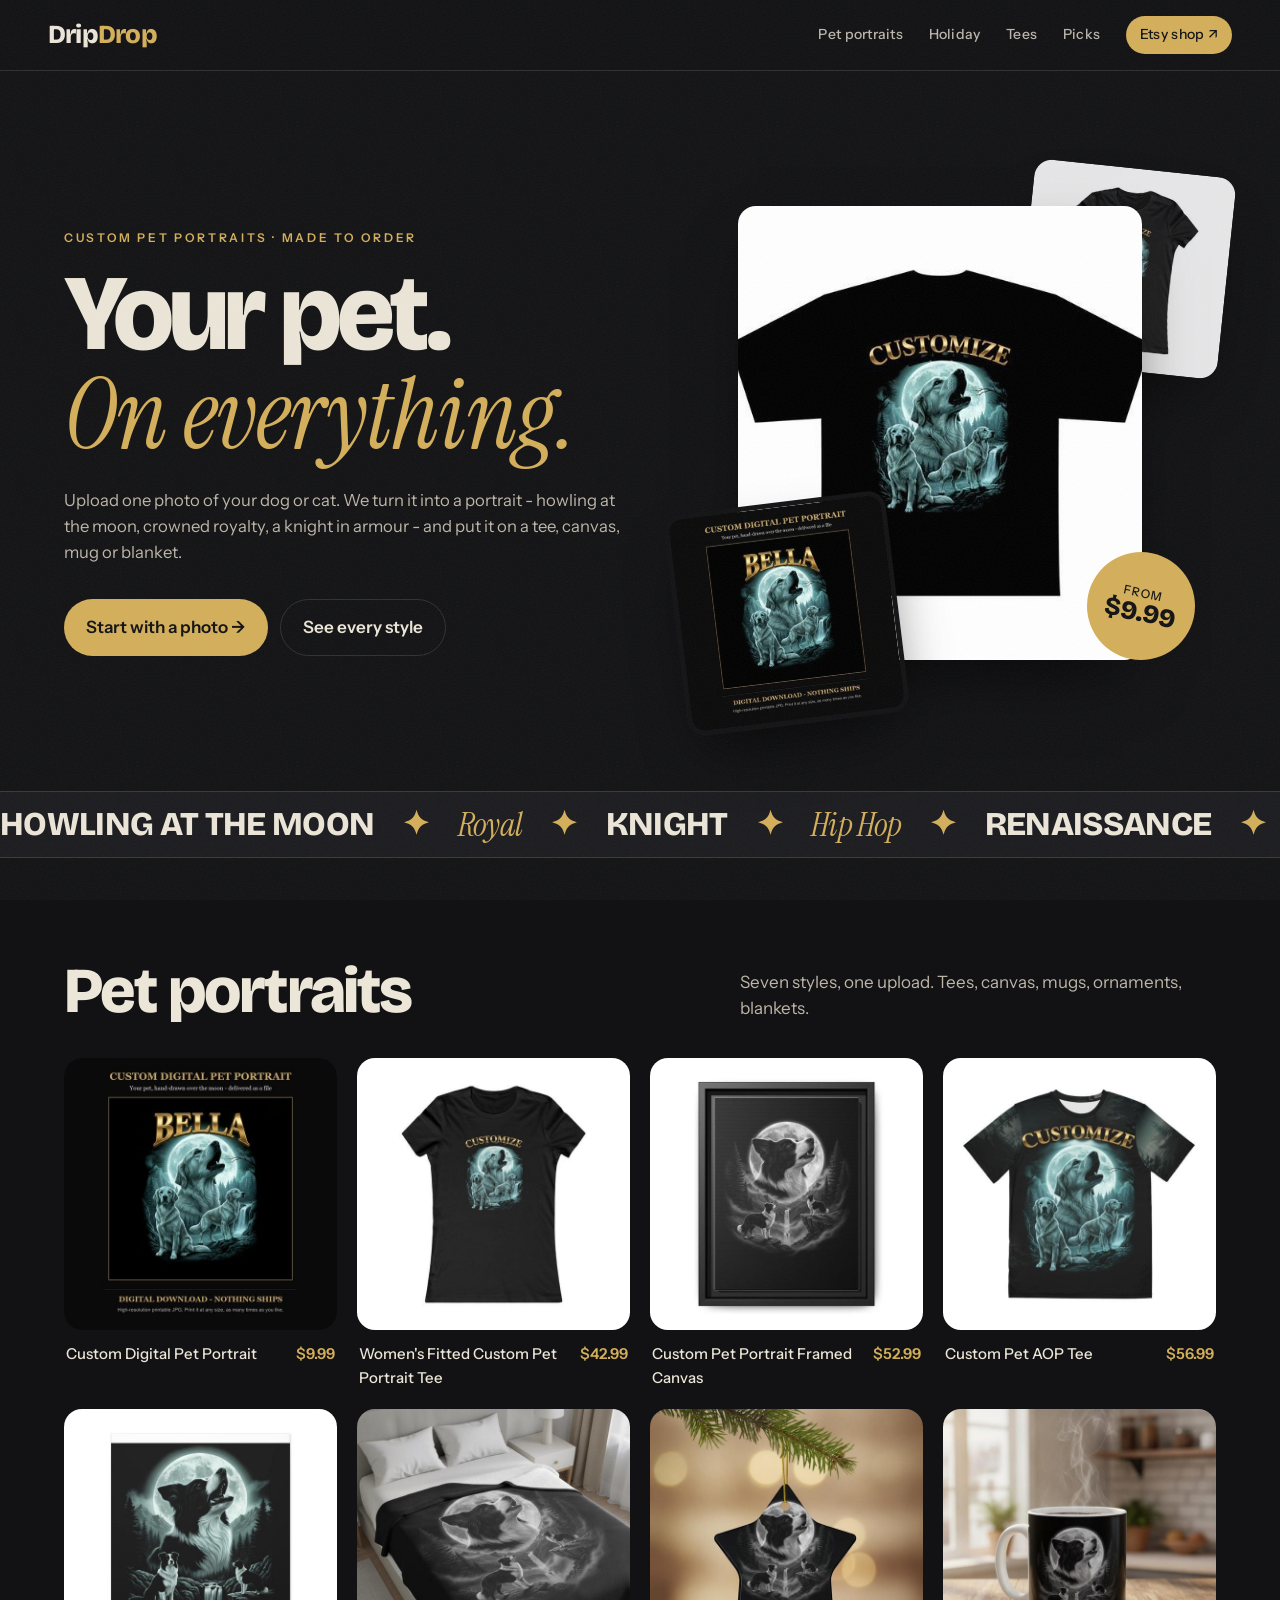
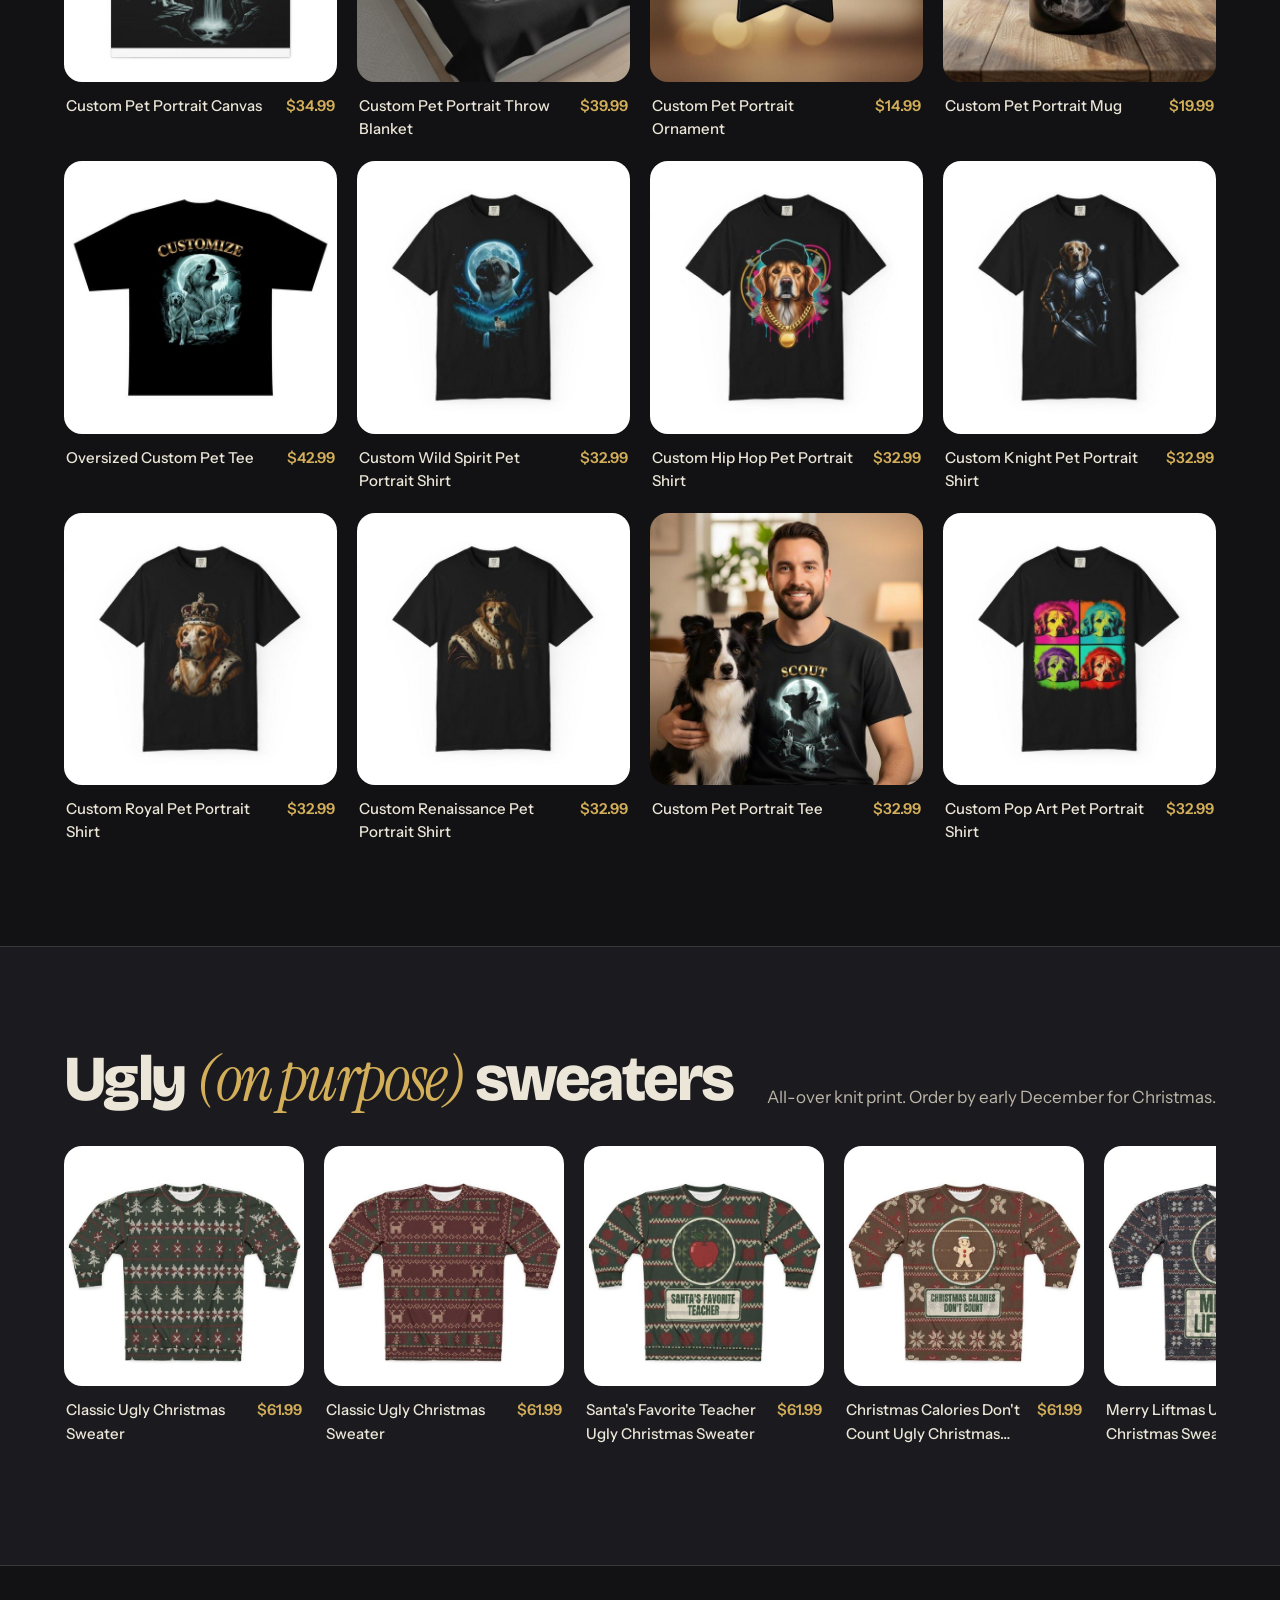
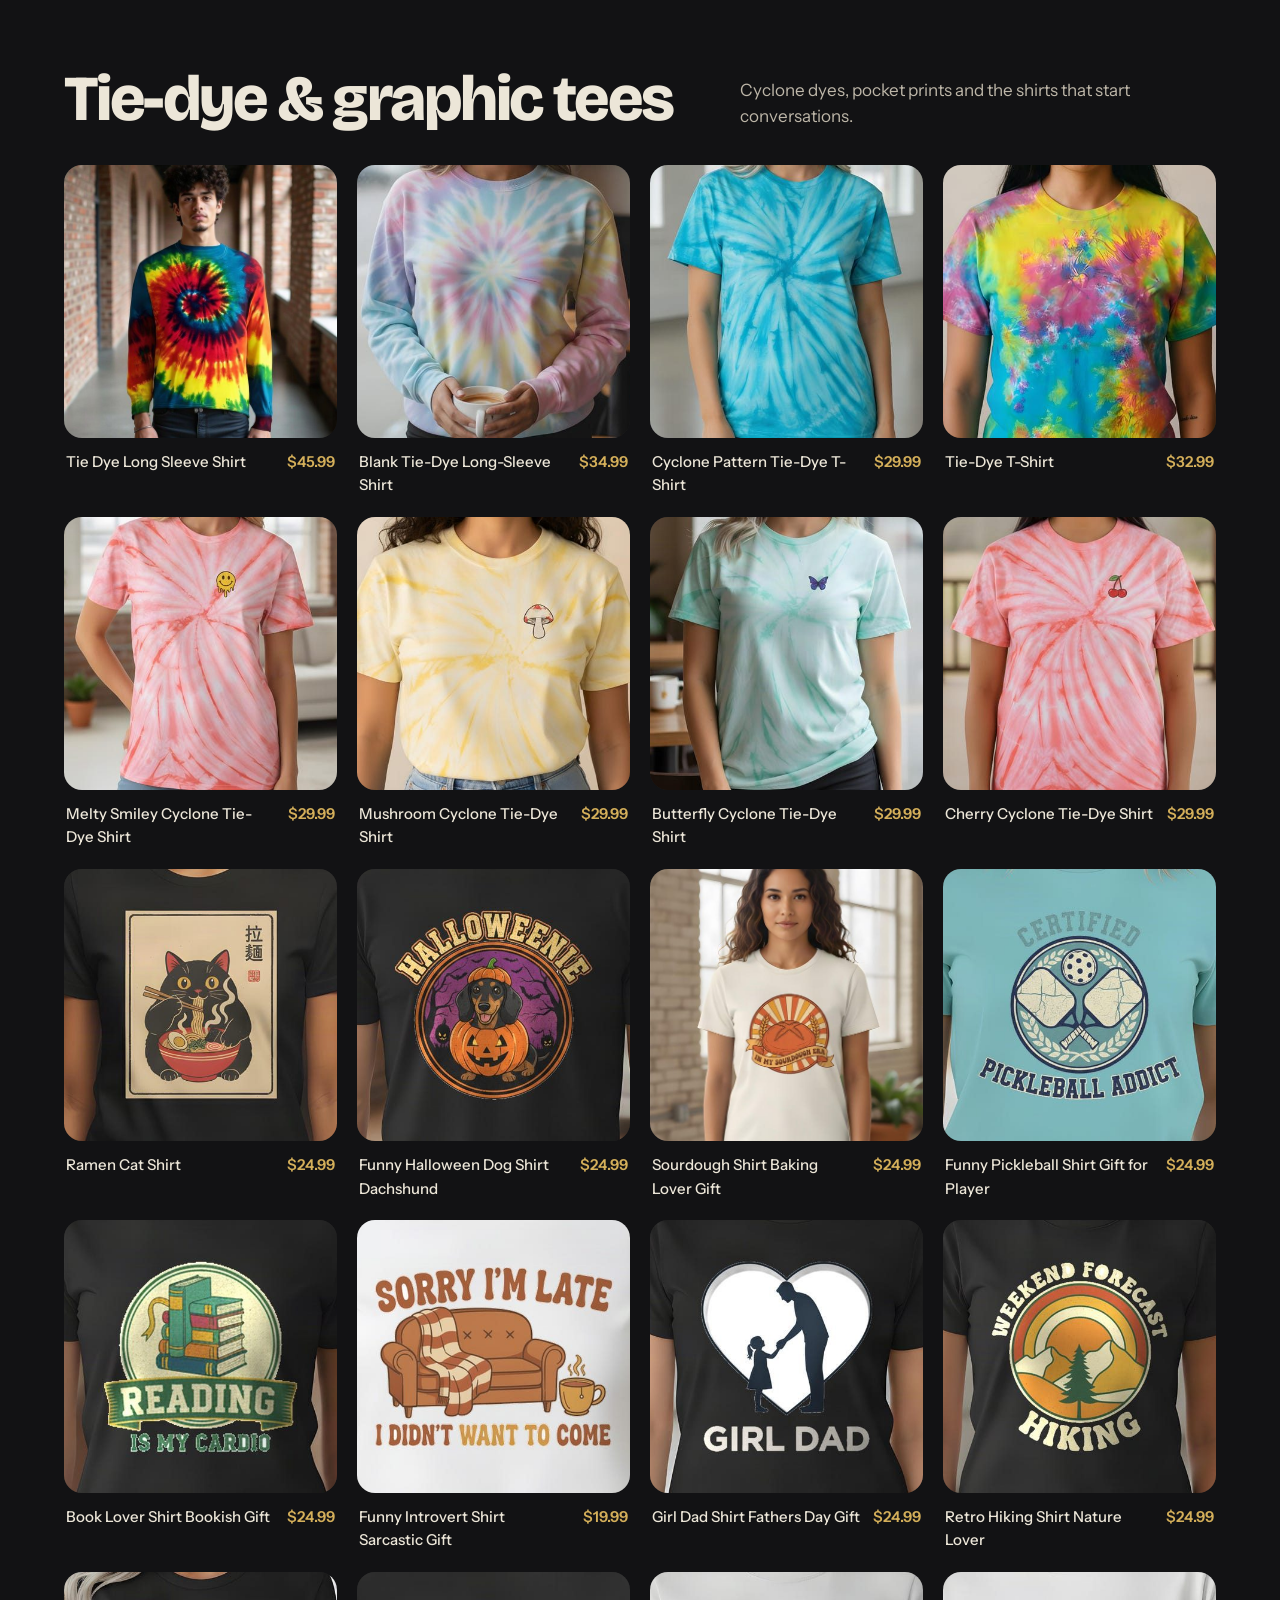
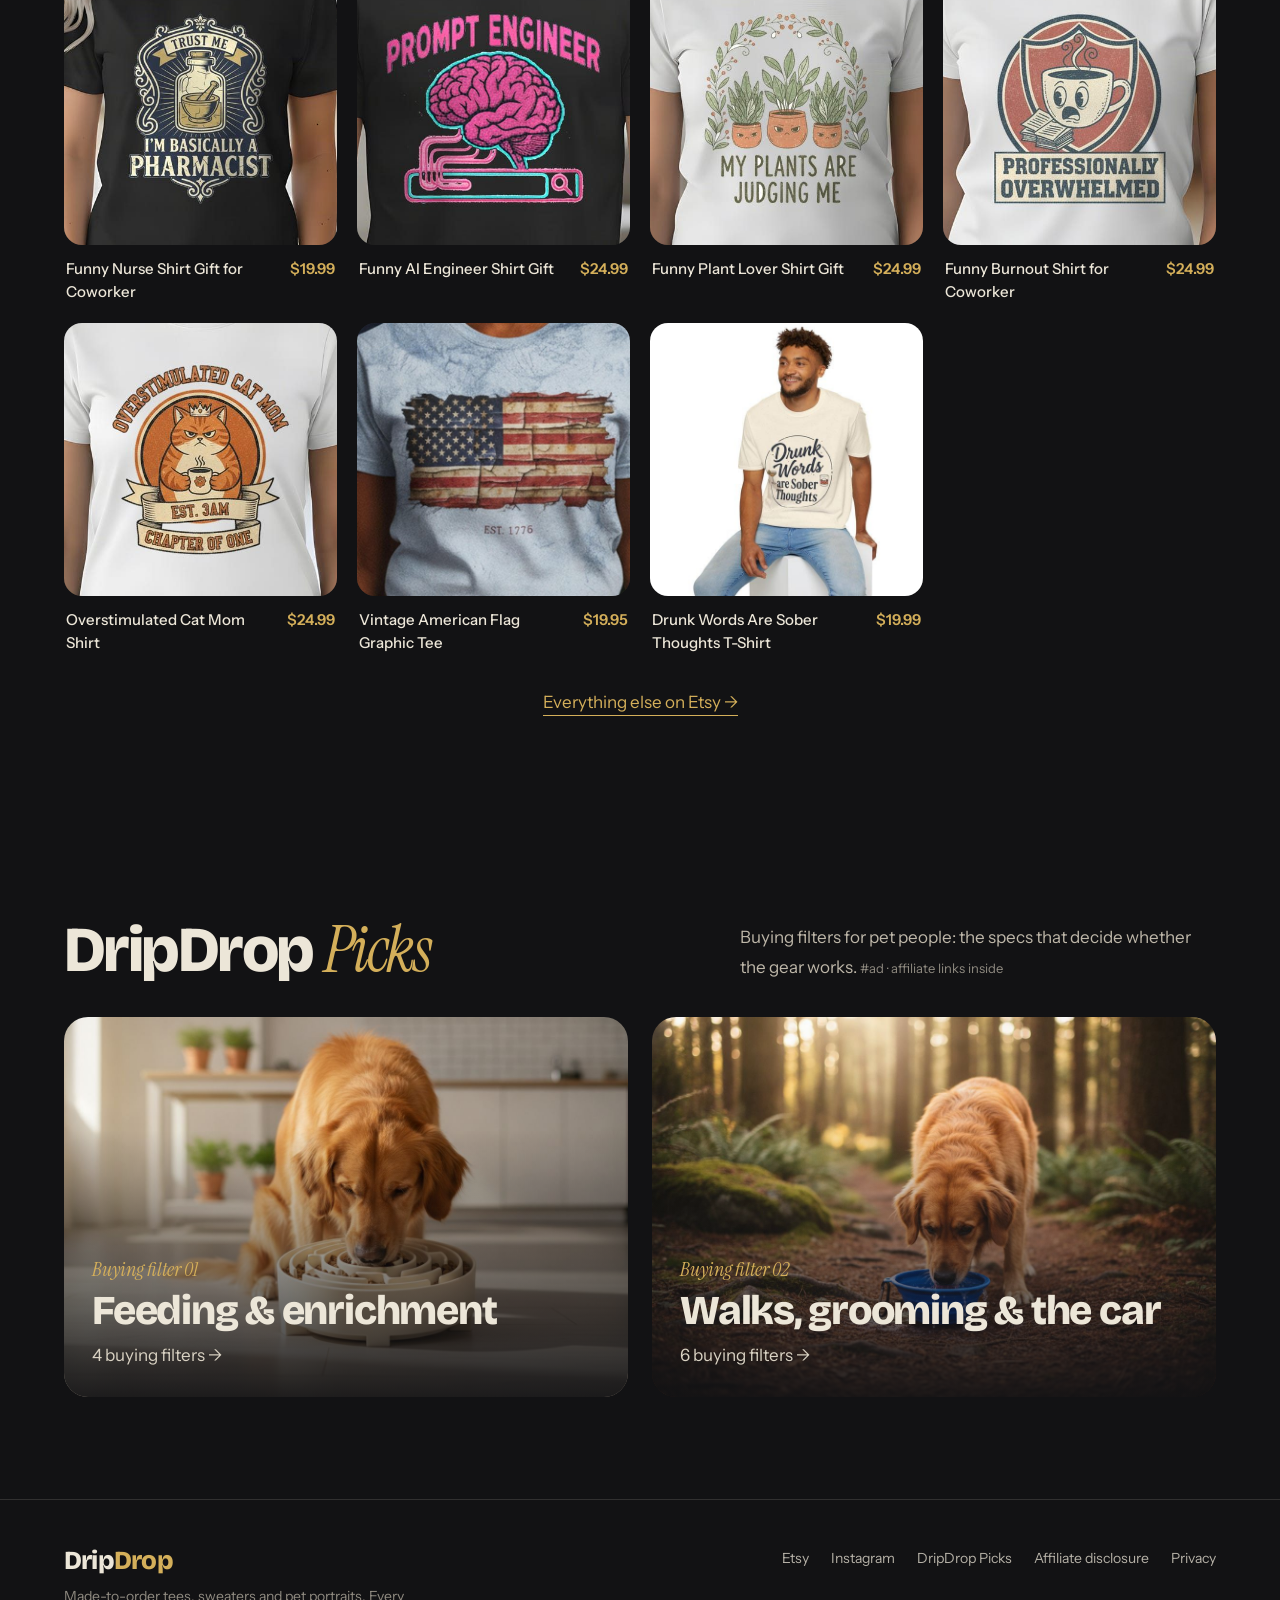
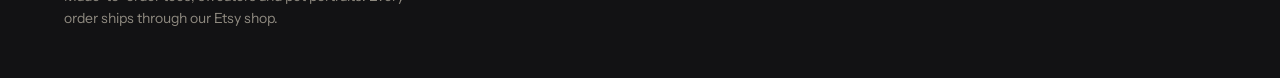
==== docs/index.html @ 81dade9b "DripDrop site: shop showcase + Picks buying filters" ====
<!DOCTYPE html>
<html lang="en">
<head>
<meta name='impact-site-verification' value='78c583fb-7431-465a-86ca-7bddd8836b08'>
<meta charset="utf-8">
<meta name="viewport" content="width=device-width, initial-scale=1">
<title>DripDrop - custom pet portraits, tees &amp; ugly sweaters</title>
<meta name="description" content="Turn your dog or cat into a portrait on a tee, canvas or mug. Plus tie-dye, graphic tees, holiday sweaters and DripDrop Picks buying filters for pet gear.">
<meta property="og:title" content="DripDrop - custom pet portraits, tees &amp; ugly sweaters">
<meta property="og:description" content="Turn your dog or cat into a portrait on a tee, canvas or mug. Plus tie-dye, graphic tees, holiday sweaters and DripDrop Picks buying filters for pet gear.">
<link rel="preconnect" href="https://fonts.googleapis.com"><link rel="preconnect" href="https://fonts.gstatic.com" crossorigin>
<link rel="stylesheet" href="https://fonts.googleapis.com/css2?family=Bricolage+Grotesque:opsz,wght@12..96,500;12..96,800&family=Instrument+Sans:wght@400;500;600&family=Instrument+Serif:ital@0;1&display=swap">
<link rel="stylesheet" href="assets/site.css">
<link rel="icon" href="assets/favicon.svg">
</head>
<body class="home">
<header class="top">
  <a class="logo" href="index.html">Drip<span>Drop</span></a>
  <nav>
    <a href="index.html#pets">Pet portraits</a>
    <a href="index.html#holiday">Holiday</a>
    <a href="index.html#tees">Tees</a>
    <a href="picks/index.html">Picks</a>
    <a class="etsy" href="https://www.etsy.com/shop/DripDropShopUS" target="_blank" rel="noopener">Etsy shop &#8599;</a>
  </nav>
</header>

<main>
<section class="hero">
  <div class="hl">
    <p class="kick rise" style="--d:0">Custom pet portraits &middot; made to order</p>
    <h1 class="rise" style="--d:1">Your pet.<br><em>On everything.</em></h1>
    <p class="sub rise" style="--d:2">Upload one photo of your dog or cat. We turn it into a portrait - howling at the
      moon, crowned royalty, a knight in armour - and put it on a tee, canvas, mug or blanket.</p>
    <div class="ctas rise" style="--d:3">
      <a class="btn" href="https://www.etsy.com/listing/4587487154/over-the-moon-custom-pet-portrait-tee" target="_blank" rel="noopener">Start with a photo &rarr;</a>
      <a class="btn ghost" href="#pets">See every style</a>
    </div>
  </div>
  <div class="hr">
    <img class="h1i" src="img/shop/4587487154_0.jpg" alt="Oversized Custom Pet Tee">
    <img class="h2i" src="img/shop/4608032690_0.jpg" alt="">
    <img class="h3i" src="img/shop/4592811384_0.jpg" alt="">
    <span class="stamp">from<br><b>$9.99</b></span>
  </div>
</section>
<div class="marq"><div><span>Howling at the Moon</span><i>&#10022;</i><span>Royal</span><i>&#10022;</i><span>Knight</span><i>&#10022;</i><span>Hip Hop</span><i>&#10022;</i><span>Renaissance</span><i>&#10022;</i><span>Pop Art</span><i>&#10022;</i><span>Wild Spirit</span><i>&#10022;</i><span>Howling at the Moon</span><i>&#10022;</i><span>Royal</span><i>&#10022;</i><span>Knight</span><i>&#10022;</i><span>Hip Hop</span><i>&#10022;</i><span>Renaissance</span><i>&#10022;</i><span>Pop Art</span><i>&#10022;</i><span>Wild Spirit</span><i>&#10022;</i></div></div>

<section class="sec" id="pets">
  <div class="sh"><h2>Pet portraits</h2><p>Seven styles, one upload. Tees, canvas, mugs, ornaments, blankets.</p></div>
  <div class="grid"><a class="card" href="https://www.etsy.com/listing/4608032690/custom-digital-pet-portrait-over-the" target="_blank" rel="noopener">
  <div class="ph"><img class="a" src="img/shop/4608032690_0.jpg" alt="Custom Digital Pet Portrait" loading="lazy"><img class="b" src="img/shop/4608032690_1.jpg" alt="" loading="lazy"></div>
  <div class="meta"><span class="nm">Custom Digital Pet Portrait</span><span class="pr">$9.99</span></div>
</a>
<a class="card" href="https://www.etsy.com/listing/4592811384/over-the-moon-custom-pet-portrait-tee" target="_blank" rel="noopener">
  <div class="ph"><img class="a" src="img/shop/4592811384_0.jpg" alt="Women&#x27;s Fitted Custom Pet Portrait Tee" loading="lazy"><img class="b" src="img/shop/4592811384_1.jpg" alt="" loading="lazy"></div>
  <div class="meta"><span class="nm">Women&#x27;s Fitted Custom Pet Portrait Tee</span><span class="pr">$42.99</span></div>
</a>
<a class="card" href="https://www.etsy.com/listing/4592254844/custom-pet-portrait-framed-canvas-upload" target="_blank" rel="noopener">
  <div class="ph"><img class="a" src="img/shop/4592254844_0.jpg" alt="Custom Pet Portrait Framed Canvas" loading="lazy"><img class="b" src="img/shop/4592254844_1.jpg" alt="" loading="lazy"></div>
  <div class="meta"><span class="nm">Custom Pet Portrait Framed Canvas</span><span class="pr">$52.99</span></div>
</a>
<a class="card" href="https://www.etsy.com/listing/4592233795/over-the-moon-custom-pet-portrait-all" target="_blank" rel="noopener">
  <div class="ph"><img class="a" src="img/shop/4592233795_0.jpg" alt="Custom Pet AOP Tee" loading="lazy"><img class="b" src="img/shop/4592233795_1.jpg" alt="" loading="lazy"></div>
  <div class="meta"><span class="nm">Custom Pet AOP Tee</span><span class="pr">$56.99</span></div>
</a>
<a class="card" href="https://www.etsy.com/listing/4591632247/custom-pet-portrait-canvas-upload-your" target="_blank" rel="noopener">
  <div class="ph"><img class="a" src="img/shop/4591632247_0.jpg" alt="Custom Pet Portrait Canvas" loading="lazy"><img class="b" src="img/shop/4591632247_1.jpg" alt="" loading="lazy"></div>
  <div class="meta"><span class="nm">Custom Pet Portrait Canvas</span><span class="pr">$34.99</span></div>
</a>
<a class="card" href="https://www.etsy.com/listing/4591644422/custom-pet-portrait-throw-blanket-upload" target="_blank" rel="noopener">
  <div class="ph"><img class="a" src="img/shop/4591644422_0.jpg" alt="Custom Pet Portrait Throw Blanket" loading="lazy"><img class="b" src="img/shop/4591644422_1.jpg" alt="" loading="lazy"></div>
  <div class="meta"><span class="nm">Custom Pet Portrait Throw Blanket</span><span class="pr">$39.99</span></div>
</a>
<a class="card" href="https://www.etsy.com/listing/4591644370/custom-pet-portrait-ornament-upload-your" target="_blank" rel="noopener">
  <div class="ph"><img class="a" src="img/shop/4591644370_0.jpg" alt="Custom Pet Portrait Ornament" loading="lazy"><img class="b" src="img/shop/4591644370_1.jpg" alt="" loading="lazy"></div>
  <div class="meta"><span class="nm">Custom Pet Portrait Ornament</span><span class="pr">$14.99</span></div>
</a>
<a class="card" href="https://www.etsy.com/listing/4591632079/custom-pet-portrait-mug-upload-your-dog" target="_blank" rel="noopener">
  <div class="ph"><img class="a" src="img/shop/4591632079_0.jpg" alt="Custom Pet Portrait Mug" loading="lazy"><img class="b" src="img/shop/4591632079_1.jpg" alt="" loading="lazy"></div>
  <div class="meta"><span class="nm">Custom Pet Portrait Mug</span><span class="pr">$19.99</span></div>
</a>
<a class="card" href="https://www.etsy.com/listing/4587487154/over-the-moon-custom-pet-portrait-tee" target="_blank" rel="noopener">
  <div class="ph"><img class="a" src="img/shop/4587487154_0.jpg" alt="Oversized Custom Pet Tee" loading="lazy"><img class="b" src="img/shop/4587487154_1.jpg" alt="" loading="lazy"></div>
  <div class="meta"><span class="nm">Oversized Custom Pet Tee</span><span class="pr">$42.99</span></div>
</a>
<a class="card" href="https://www.etsy.com/listing/4587459813/custom-wild-spirit-pet-portrait-tee" target="_blank" rel="noopener">
  <div class="ph"><img class="a" src="img/shop/4587459813_0.jpg" alt="Custom Wild Spirit Pet Portrait Shirt" loading="lazy"><img class="b" src="img/shop/4587459813_1.jpg" alt="" loading="lazy"></div>
  <div class="meta"><span class="nm">Custom Wild Spirit Pet Portrait Shirt</span><span class="pr">$32.99</span></div>
</a>
<a class="card" href="https://www.etsy.com/listing/4587458957/custom-hip-hop-pet-portrait-tee-comfort" target="_blank" rel="noopener">
  <div class="ph"><img class="a" src="img/shop/4587458957_0.jpg" alt="Custom Hip Hop Pet Portrait Shirt" loading="lazy"><img class="b" src="img/shop/4587458957_1.jpg" alt="" loading="lazy"></div>
  <div class="meta"><span class="nm">Custom Hip Hop Pet Portrait Shirt</span><span class="pr">$32.99</span></div>
</a>
<a class="card" href="https://www.etsy.com/listing/4587458323/custom-medieval-knight-pet-portrait-tee" target="_blank" rel="noopener">
  <div class="ph"><img class="a" src="img/shop/4587458323_0.jpg" alt="Custom Knight Pet Portrait Shirt" loading="lazy"><img class="b" src="img/shop/4587458323_1.jpg" alt="" loading="lazy"></div>
  <div class="meta"><span class="nm">Custom Knight Pet Portrait Shirt</span><span class="pr">$32.99</span></div>
</a>
<a class="card" href="https://www.etsy.com/listing/4587457219/custom-royal-pet-portrait-tee-comfort" target="_blank" rel="noopener">
  <div class="ph"><img class="a" src="img/shop/4587457219_0.jpg" alt="Custom Royal Pet Portrait Shirt" loading="lazy"><img class="b" src="img/shop/4587457219_1.jpg" alt="" loading="lazy"></div>
  <div class="meta"><span class="nm">Custom Royal Pet Portrait Shirt</span><span class="pr">$32.99</span></div>
</a>
<a class="card" href="https://www.etsy.com/listing/4587459594/custom-renaissance-pet-portrait-tee" target="_blank" rel="noopener">
  <div class="ph"><img class="a" src="img/shop/4587459594_0.jpg" alt="Custom Renaissance Pet Portrait Shirt" loading="lazy"><img class="b" src="img/shop/4587459594_1.jpg" alt="" loading="lazy"></div>
  <div class="meta"><span class="nm">Custom Renaissance Pet Portrait Shirt</span><span class="pr">$32.99</span></div>
</a>
<a class="card" href="https://www.etsy.com/listing/4587453412/over-the-moon-custom-pet-portrait-tee" target="_blank" rel="noopener">
  <div class="ph"><img class="a" src="img/shop/4587453412_0.jpg" alt="Custom Pet Portrait Tee" loading="lazy"><img class="b" src="img/shop/4587453412_1.jpg" alt="" loading="lazy"></div>
  <div class="meta"><span class="nm">Custom Pet Portrait Tee</span><span class="pr">$32.99</span></div>
</a>
<a class="card" href="https://www.etsy.com/listing/4587430252/custom-pop-art-pet-portrait-tee-comfort" target="_blank" rel="noopener">
  <div class="ph"><img class="a" src="img/shop/4587430252_0.jpg" alt="Custom Pop Art Pet Portrait Shirt" loading="lazy"><img class="b" src="img/shop/4587430252_1.jpg" alt="" loading="lazy"></div>
  <div class="meta"><span class="nm">Custom Pop Art Pet Portrait Shirt</span><span class="pr">$32.99</span></div>
</a></div>
</section>

<section class="sec dark" id="holiday">
  <div class="sh"><h2>Ugly <em>(on purpose)</em> sweaters</h2><p>All-over knit print. Order by early December for Christmas.</p></div>
  <div class="rail"><a class="card" href="https://www.etsy.com/listing/4586228716/classic-ugly-christmas-sweater-all-over" target="_blank" rel="noopener">
  <div class="ph"><img class="a" src="img/shop/4586228716_0.jpg" alt="Classic Ugly Christmas Sweater" loading="lazy"><img class="b" src="img/shop/4586228716_1.jpg" alt="" loading="lazy"></div>
  <div class="meta"><span class="nm">Classic Ugly Christmas Sweater</span><span class="pr">$61.99</span></div>
</a>
<a class="card" href="https://www.etsy.com/listing/4586225101/classic-ugly-christmas-sweater-all-over" target="_blank" rel="noopener">
  <div class="ph"><img class="a" src="img/shop/4586225101_0.jpg" alt="Classic Ugly Christmas Sweater" loading="lazy"><img class="b" src="img/shop/4586225101_1.jpg" alt="" loading="lazy"></div>
  <div class="meta"><span class="nm">Classic Ugly Christmas Sweater</span><span class="pr">$61.99</span></div>
</a>
<a class="card" href="https://www.etsy.com/listing/4586100521/santas-favorite-teacher-ugly-christmas" target="_blank" rel="noopener">
  <div class="ph"><img class="a" src="img/shop/4586100521_0.jpg" alt="Santa&#x27;s Favorite Teacher Ugly Christmas Sweater" loading="lazy"><img class="b" src="img/shop/4586100521_1.jpg" alt="" loading="lazy"></div>
  <div class="meta"><span class="nm">Santa&#x27;s Favorite Teacher Ugly Christmas Sweater</span><span class="pr">$61.99</span></div>
</a>
<a class="card" href="https://www.etsy.com/listing/4586103000/christmas-calories-dont-count-ugly" target="_blank" rel="noopener">
  <div class="ph"><img class="a" src="img/shop/4586103000_0.jpg" alt="Christmas Calories Don&#x27;t Count Ugly Christmas Sweater" loading="lazy"><img class="b" src="img/shop/4586103000_1.jpg" alt="" loading="lazy"></div>
  <div class="meta"><span class="nm">Christmas Calories Don&#x27;t Count Ugly Christmas Sweater</span><span class="pr">$61.99</span></div>
</a>
<a class="card" href="https://www.etsy.com/listing/4586102596/merry-liftmas-ugly-christmas-sweater-all" target="_blank" rel="noopener">
  <div class="ph"><img class="a" src="img/shop/4586102596_0.jpg" alt="Merry Liftmas Ugly Christmas Sweater" loading="lazy"><img class="b" src="img/shop/4586102596_1.jpg" alt="" loading="lazy"></div>
  <div class="meta"><span class="nm">Merry Liftmas Ugly Christmas Sweater</span><span class="pr">$61.99</span></div>
</a>
<a class="card" href="https://www.etsy.com/listing/4585556411/christmas-crew-2026-ugly-christmas" target="_blank" rel="noopener">
  <div class="ph"><img class="a" src="img/shop/4585556411_0.jpg" alt="Christmas Crew 2026 Ugly Christmas Sweater" loading="lazy"><img class="b" src="img/shop/4585556411_1.jpg" alt="" loading="lazy"></div>
  <div class="meta"><span class="nm">Christmas Crew 2026 Ugly Christmas Sweater</span><span class="pr">$61.99</span></div>
</a>
<a class="card" href="https://www.etsy.com/listing/4585556347/sleighin-all-day-ugly-christmas-sweater" target="_blank" rel="noopener">
  <div class="ph"><img class="a" src="img/shop/4585556347_0.jpg" alt="Sleighin All Day Ugly Christmas Sweater" loading="lazy"><img class="b" src="img/shop/4585556347_1.jpg" alt="" loading="lazy"></div>
  <div class="meta"><span class="nm">Sleighin All Day Ugly Christmas Sweater</span><span class="pr">$61.99</span></div>
</a>
<a class="card" href="https://www.etsy.com/listing/4585561476/one-more-chapter-ugly-christmas-sweater" target="_blank" rel="noopener">
  <div class="ph"><img class="a" src="img/shop/4585561476_0.jpg" alt="One More Chapter Ugly Christmas Sweater" loading="lazy"><img class="b" src="img/shop/4585561476_1.jpg" alt="" loading="lazy"></div>
  <div class="meta"><span class="nm">One More Chapter Ugly Christmas Sweater</span><span class="pr">$61.99</span></div>
</a>
<a class="card" href="https://www.etsy.com/listing/4585556233/dink-the-halls-ugly-christmas-sweater" target="_blank" rel="noopener">
  <div class="ph"><img class="a" src="img/shop/4585556233_0.jpg" alt="Dink The Halls Ugly Christmas Sweater" loading="lazy"><img class="b" src="img/shop/4585556233_1.jpg" alt="" loading="lazy"></div>
  <div class="meta"><span class="nm">Dink The Halls Ugly Christmas Sweater</span><span class="pr">$61.99</span></div>
</a>
<a class="card" href="https://www.etsy.com/listing/4585556169/hot-cocoa-loading-ugly-christmas-sweater" target="_blank" rel="noopener">
  <div class="ph"><img class="a" src="img/shop/4585556169_0.jpg" alt="Hot Cocoa Loading Ugly Christmas Sweater" loading="lazy"><img class="b" src="img/shop/4585556169_1.jpg" alt="" loading="lazy"></div>
  <div class="meta"><span class="nm">Hot Cocoa Loading Ugly Christmas Sweater</span><span class="pr">$61.99</span></div>
</a>
<a class="card" href="https://www.etsy.com/listing/4585556103/all-i-want-for-christmas-is-naps-ugly" target="_blank" rel="noopener">
  <div class="ph"><img class="a" src="img/shop/4585556103_0.jpg" alt="All I Want For Christmas Is Naps Ugly Christmas Sweater" loading="lazy"><img class="b" src="img/shop/4585556103_1.jpg" alt="" loading="lazy"></div>
  <div class="meta"><span class="nm">All I Want For Christmas Is Naps Ugly Christmas Sweater</span><span class="pr">$61.99</span></div>
</a>
<a class="card" href="https://www.etsy.com/listing/4585561242/festive-but-feral-ugly-christmas-sweater" target="_blank" rel="noopener">
  <div class="ph"><img class="a" src="img/shop/4585561242_0.jpg" alt="Festive But Feral Ugly Christmas Sweater" loading="lazy"><img class="b" src="img/shop/4585561242_1.jpg" alt="" loading="lazy"></div>
  <div class="meta"><span class="nm">Festive But Feral Ugly Christmas Sweater</span><span class="pr">$61.99</span></div>
</a>
<a class="card" href="https://www.etsy.com/listing/4585561180/merry-gothmas-ugly-christmas-sweater-all" target="_blank" rel="noopener">
  <div class="ph"><img class="a" src="img/shop/4585561180_0.jpg" alt="Merry Gothmas Ugly Christmas Sweater" loading="lazy"><img class="b" src="img/shop/4585561180_1.jpg" alt="" loading="lazy"></div>
  <div class="meta"><span class="nm">Merry Gothmas Ugly Christmas Sweater</span><span class="pr">$61.99</span></div>
</a>
<a class="card" href="https://www.etsy.com/listing/4585561122/dachshund-through-the-snow-ugly" target="_blank" rel="noopener">
  <div class="ph"><img class="a" src="img/shop/4585561122_0.jpg" alt="Dachshund Through The Snow Ugly Christmas Sweater" loading="lazy"><img class="b" src="img/shop/4585561122_1.jpg" alt="" loading="lazy"></div>
  <div class="meta"><span class="nm">Dachshund Through The Snow Ugly Christmas Sweater</span><span class="pr">$61.99</span></div>
</a>
<a class="card" href="https://www.etsy.com/listing/4585561056/meowy-christmas-ugly-christmas-sweater" target="_blank" rel="noopener">
  <div class="ph"><img class="a" src="img/shop/4585561056_0.jpg" alt="Meowy Christmas Ugly Christmas Sweater" loading="lazy"><img class="b" src="img/shop/4585561056_1.jpg" alt="" loading="lazy"></div>
  <div class="meta"><span class="nm">Meowy Christmas Ugly Christmas Sweater</span><span class="pr">$61.99</span></div>
</a></div>
</section>

<section class="sec" id="tees">
  <div class="sh"><h2>Tie-dye &amp; graphic tees</h2><p>Cyclone dyes, pocket prints and the shirts that start conversations.</p></div>
  <div class="grid"><a class="card" href="https://www.etsy.com/listing/4586919779/tie-dye-long-sleeve-shirt-plain-unisex" target="_blank" rel="noopener">
  <div class="ph"><img class="a" src="img/shop/4586919779_0.jpg" alt="Tie Dye Long Sleeve Shirt" loading="lazy"><img class="b" src="img/shop/4586919779_1.jpg" alt="" loading="lazy"></div>
  <div class="meta"><span class="nm">Tie Dye Long Sleeve Shirt</span><span class="pr">$45.99</span></div>
</a>
<a class="card" href="https://www.etsy.com/listing/4582763557/blank-tie-dye-long-sleeve-shirt-plain" target="_blank" rel="noopener">
  <div class="ph"><img class="a" src="img/shop/4582763557_0.jpg" alt="Blank Tie-Dye Long-Sleeve Shirt" loading="lazy"><img class="b" src="img/shop/4582763557_1.jpg" alt="" loading="lazy"></div>
  <div class="meta"><span class="nm">Blank Tie-Dye Long-Sleeve Shirt</span><span class="pr">$34.99</span></div>
</a>
<a class="card" href="https://www.etsy.com/listing/4582763491/blank-cyclone-tie-dye-t-shirt-plain" target="_blank" rel="noopener">
  <div class="ph"><img class="a" src="img/shop/4582763491_0.jpg" alt="Cyclone Pattern Tie-Dye T-Shirt" loading="lazy"><img class="b" src="img/shop/4582763491_1.jpg" alt="" loading="lazy"></div>
  <div class="meta"><span class="nm">Cyclone Pattern Tie-Dye T-Shirt</span><span class="pr">$29.99</span></div>
</a>
<a class="card" href="https://www.etsy.com/listing/4582776036/blank-crystal-tie-dye-t-shirt-plain-tie" target="_blank" rel="noopener">
  <div class="ph"><img class="a" src="img/shop/4582776036_0.jpg" alt="Tie-Dye T-Shirt" loading="lazy"><img class="b" src="img/shop/4582776036_1.jpg" alt="" loading="lazy"></div>
  <div class="meta"><span class="nm">Tie-Dye T-Shirt</span><span class="pr">$32.99</span></div>
</a>
<a class="card" href="https://www.etsy.com/listing/4582737441/melty-smiley-cyclone-tie-dye-shirt" target="_blank" rel="noopener">
  <div class="ph"><img class="a" src="img/shop/4582737441_0.jpg" alt="Melty Smiley Cyclone Tie-Dye Shirt" loading="lazy"><img class="b" src="img/shop/4582737441_1.jpg" alt="" loading="lazy"></div>
  <div class="meta"><span class="nm">Melty Smiley Cyclone Tie-Dye Shirt</span><span class="pr">$29.99</span></div>
</a>
<a class="card" href="https://www.etsy.com/listing/4582749812/mushroom-cyclone-tie-dye-shirt-retro" target="_blank" rel="noopener">
  <div class="ph"><img class="a" src="img/shop/4582749812_0.jpg" alt="Mushroom Cyclone Tie-Dye Shirt" loading="lazy"><img class="b" src="img/shop/4582749812_1.jpg" alt="" loading="lazy"></div>
  <div class="meta"><span class="nm">Mushroom Cyclone Tie-Dye Shirt</span><span class="pr">$29.99</span></div>
</a>
<a class="card" href="https://www.etsy.com/listing/4582749740/butterfly-cyclone-tie-dye-shirt-cute" target="_blank" rel="noopener">
  <div class="ph"><img class="a" src="img/shop/4582749740_0.jpg" alt="Butterfly Cyclone Tie-Dye Shirt" loading="lazy"><img class="b" src="img/shop/4582749740_1.jpg" alt="" loading="lazy"></div>
  <div class="meta"><span class="nm">Butterfly Cyclone Tie-Dye Shirt</span><span class="pr">$29.99</span></div>
</a>
<a class="card" href="https://www.etsy.com/listing/4582749676/cherry-cyclone-tie-dye-shirt-cute" target="_blank" rel="noopener">
  <div class="ph"><img class="a" src="img/shop/4582749676_0.jpg" alt="Cherry Cyclone Tie-Dye Shirt" loading="lazy"><img class="b" src="img/shop/4582749676_1.jpg" alt="" loading="lazy"></div>
  <div class="meta"><span class="nm">Cherry Cyclone Tie-Dye Shirt</span><span class="pr">$29.99</span></div>
</a><a class="card" href="https://www.etsy.com/listing/4581642822/ramen-cat-shirt-cute-japanese-black-cat" target="_blank" rel="noopener">
  <div class="ph"><img class="a" src="img/shop/4581642822_0.jpg" alt="Ramen Cat Shirt" loading="lazy"><img class="b" src="img/shop/4581642822_1.jpg" alt="" loading="lazy"></div>
  <div class="meta"><span class="nm">Ramen Cat Shirt</span><span class="pr">$24.99</span></div>
</a>
<a class="card" href="https://www.etsy.com/listing/4578281319/funny-halloween-dog-shirt-dachshund" target="_blank" rel="noopener">
  <div class="ph"><img class="a" src="img/shop/4578281319_0.jpg" alt="Funny Halloween Dog Shirt Dachshund" loading="lazy"><img class="b" src="img/shop/4578281319_1.jpg" alt="" loading="lazy"></div>
  <div class="meta"><span class="nm">Funny Halloween Dog Shirt Dachshund</span><span class="pr">$24.99</span></div>
</a>
<a class="card" href="https://www.etsy.com/listing/4578281275/sourdough-shirt-baking-lover-gift-in-my" target="_blank" rel="noopener">
  <div class="ph"><img class="a" src="img/shop/4578281275_0.jpg" alt="Sourdough Shirt Baking Lover Gift" loading="lazy"><img class="b" src="img/shop/4578281275_1.jpg" alt="" loading="lazy"></div>
  <div class="meta"><span class="nm">Sourdough Shirt Baking Lover Gift</span><span class="pr">$24.99</span></div>
</a>
<a class="card" href="https://www.etsy.com/listing/4578281205/funny-pickleball-shirt-gift-for-player" target="_blank" rel="noopener">
  <div class="ph"><img class="a" src="img/shop/4578281205_0.jpg" alt="Funny Pickleball Shirt Gift for Player" loading="lazy"><img class="b" src="img/shop/4578281205_1.jpg" alt="" loading="lazy"></div>
  <div class="meta"><span class="nm">Funny Pickleball Shirt Gift for Player</span><span class="pr">$24.99</span></div>
</a>
<a class="card" href="https://www.etsy.com/listing/4578281173/book-lover-shirt-bookish-gift-reading-is" target="_blank" rel="noopener">
  <div class="ph"><img class="a" src="img/shop/4578281173_0.jpg" alt="Book Lover Shirt Bookish Gift" loading="lazy"><img class="b" src="img/shop/4578281173_1.jpg" alt="" loading="lazy"></div>
  <div class="meta"><span class="nm">Book Lover Shirt Bookish Gift</span><span class="pr">$24.99</span></div>
</a>
<a class="card" href="https://www.etsy.com/listing/4578281135/funny-introvert-shirt-sarcastic-gift" target="_blank" rel="noopener">
  <div class="ph"><img class="a" src="img/shop/4578281135_0.jpg" alt="Funny Introvert Shirt Sarcastic Gift" loading="lazy"><img class="b" src="img/shop/4578281135_1.jpg" alt="" loading="lazy"></div>
  <div class="meta"><span class="nm">Funny Introvert Shirt Sarcastic Gift</span><span class="pr">$19.99</span></div>
</a>
<a class="card" href="https://www.etsy.com/listing/4578298492/girl-dad-shirt-fathers-day-gift-girl-dad" target="_blank" rel="noopener">
  <div class="ph"><img class="a" src="img/shop/4578298492_0.jpg" alt="Girl Dad Shirt Fathers Day Gift" loading="lazy"><img class="b" src="img/shop/4578298492_1.jpg" alt="" loading="lazy"></div>
  <div class="meta"><span class="nm">Girl Dad Shirt Fathers Day Gift</span><span class="pr">$24.99</span></div>
</a>
<a class="card" href="https://www.etsy.com/listing/4578298460/retro-hiking-shirt-nature-lover-weekend" target="_blank" rel="noopener">
  <div class="ph"><img class="a" src="img/shop/4578298460_0.jpg" alt="Retro Hiking Shirt Nature Lover" loading="lazy"><img class="b" src="img/shop/4578298460_1.jpg" alt="" loading="lazy"></div>
  <div class="meta"><span class="nm">Retro Hiking Shirt Nature Lover</span><span class="pr">$24.99</span></div>
</a>
<a class="card" href="https://www.etsy.com/listing/4578298428/funny-nurse-shirt-gift-for-coworker" target="_blank" rel="noopener">
  <div class="ph"><img class="a" src="img/shop/4578298428_0.jpg" alt="Funny Nurse Shirt Gift for Coworker" loading="lazy"><img class="b" src="img/shop/4578298428_1.jpg" alt="" loading="lazy"></div>
  <div class="meta"><span class="nm">Funny Nurse Shirt Gift for Coworker</span><span class="pr">$19.99</span></div>
</a>
<a class="card" href="https://www.etsy.com/listing/4578281045/funny-ai-engineer-shirt-gift-prompt" target="_blank" rel="noopener">
  <div class="ph"><img class="a" src="img/shop/4578281045_0.jpg" alt="Funny AI Engineer Shirt Gift" loading="lazy"><img class="b" src="img/shop/4578281045_1.jpg" alt="" loading="lazy"></div>
  <div class="meta"><span class="nm">Funny AI Engineer Shirt Gift</span><span class="pr">$24.99</span></div>
</a>
<a class="card" href="https://www.etsy.com/listing/4578281021/funny-plant-lover-shirt-gift-my-plants" target="_blank" rel="noopener">
  <div class="ph"><img class="a" src="img/shop/4578281021_0.jpg" alt="Funny Plant Lover Shirt Gift" loading="lazy"><img class="b" src="img/shop/4578281021_1.jpg" alt="" loading="lazy"></div>
  <div class="meta"><span class="nm">Funny Plant Lover Shirt Gift</span><span class="pr">$24.99</span></div>
</a>
<a class="card" href="https://www.etsy.com/listing/4578298320/funny-burnout-shirt-for-coworker" target="_blank" rel="noopener">
  <div class="ph"><img class="a" src="img/shop/4578298320_0.jpg" alt="Funny Burnout Shirt for Coworker" loading="lazy"><img class="b" src="img/shop/4578298320_1.jpg" alt="" loading="lazy"></div>
  <div class="meta"><span class="nm">Funny Burnout Shirt for Coworker</span><span class="pr">$24.99</span></div>
</a>
<a class="card" href="https://www.etsy.com/listing/4578298302/overstimulated-cat-mom-shirt-funny-cat" target="_blank" rel="noopener">
  <div class="ph"><img class="a" src="img/shop/4578298302_0.jpg" alt="Overstimulated Cat Mom Shirt" loading="lazy"><img class="b" src="img/shop/4578298302_1.jpg" alt="" loading="lazy"></div>
  <div class="meta"><span class="nm">Overstimulated Cat Mom Shirt</span><span class="pr">$24.99</span></div>
</a>
<a class="card" href="https://www.etsy.com/listing/4481645472/vintage-american-flag-graphic-tee-rustic" target="_blank" rel="noopener">
  <div class="ph"><img class="a" src="img/shop/4481645472_0.jpg" alt="Vintage American Flag Graphic Tee" loading="lazy"><img class="b" src="img/shop/4481645472_1.jpg" alt="" loading="lazy"></div>
  <div class="meta"><span class="nm">Vintage American Flag Graphic Tee</span><span class="pr">$19.95</span></div>
</a>
<a class="card" href="https://www.etsy.com/listing/4548146217/drunk-words-are-sober-thoughts-t-shirt" target="_blank" rel="noopener">
  <div class="ph"><img class="a" src="img/shop/4548146217_0.jpg" alt="Drunk Words Are Sober Thoughts T-Shirt" loading="lazy"><img class="b" src="img/shop/4548146217_1.jpg" alt="" loading="lazy"></div>
  <div class="meta"><span class="nm">Drunk Words Are Sober Thoughts T-Shirt</span><span class="pr">$19.99</span></div>
</a></div>
  <p class="more"><a href="https://www.etsy.com/shop/DripDropShopUS" target="_blank" rel="noopener">Everything else on Etsy &rarr;</a></p>
</section>

<section class="sec picks" id="picks">
  <div class="sh"><h2>DripDrop <em>Picks</em></h2><p>Buying filters for pet people: the specs that decide whether the
    gear works. <span class="adtag">#ad &middot; affiliate links inside</span></p></div>
  <div class="pks"><a class="pk" href="picks/feeding.html">
  <img src="img/picks/photo_01.jpg" alt="" loading="lazy">
  <div><em>Buying filter 01</em><h3>Feeding & enrichment</h3><p>4 buying filters &rarr;</p></div>
</a>
<a class="pk" href="picks/walks.html">
  <img src="img/picks/photo_05.jpg" alt="" loading="lazy">
  <div><em>Buying filter 02</em><h3>Walks, grooming & the car</h3><p>6 buying filters &rarr;</p></div>
</a></div>
</section>
</main>
<footer class="foot">
  <div class="fl">
    <a class="logo" href="index.html">Drip<span>Drop</span></a>
    <p>Made-to-order tees, sweaters and pet portraits. Every order ships through our Etsy shop.</p>
  </div>
  <div class="fr">
    <a href="https://www.etsy.com/shop/DripDropShopUS" target="_blank" rel="noopener">Etsy</a>
    <a href="https://www.instagram.com/dripdropshopus/" target="_blank" rel="noopener">Instagram</a>
    <a href="picks/index.html">DripDrop Picks</a>
    <a href="disclosure.html">Affiliate disclosure</a>
    <a href="https://clairmont425.github.io/clarity-stack/dripdrop-privacy.html">Privacy</a>
  </div>
</footer>
</body>
</html>
---- docs/assets/site.css ----
:root{
  --ink:#121214;--ink2:#1b1b1f;--cream:#ece6d8;--paper:#f4efe4;--gold:#d4af5a;--gold2:#b8913a;
  --mute:#8f8a80;--line:rgba(236,230,216,.14);--rad:18px;
  --disp:"Bricolage Grotesque",Georgia,serif;--serif:"Instrument Serif",Georgia,serif;--body:"Instrument Sans",system-ui,sans-serif;
}
*{box-sizing:border-box;margin:0;padding:0}
html{scroll-behavior:smooth}
body{background:var(--ink);color:var(--cream);font:400 17px/1.55 var(--body);-webkit-font-smoothing:antialiased;overflow-x:hidden}
body::before{content:"";position:fixed;inset:0;pointer-events:none;z-index:50;opacity:.06;
  background-image:url("data:image/svg+xml,%3Csvg xmlns='http://www.w3.org/2000/svg' width='160' height='160'%3E%3Cfilter id='n'%3E%3CfeTurbulence type='fractalNoise' baseFrequency='.85' numOctaves='3' stitchTiles='stitch'/%3E%3C/filter%3E%3Crect width='100%25' height='100%25' filter='url(%23n)'/%3E%3C/svg%3E")}
a{color:inherit;text-decoration:none}
img{display:block;max-width:100%}
em{font-family:var(--serif);font-style:italic;font-weight:400;color:var(--gold)}

/* header */
.top{position:sticky;top:0;z-index:40;display:flex;align-items:center;justify-content:space-between;gap:24px;
  padding:16px clamp(16px,4vw,48px);background:rgba(18,18,20,.82);backdrop-filter:blur(14px);border-bottom:1px solid var(--line)}
.logo{font:800 26px/1 var(--disp);letter-spacing:-.03em;color:var(--cream)}
.logo span{color:var(--gold)}
.top nav{display:flex;gap:clamp(12px,2vw,28px);align-items:center;font-size:14px;font-weight:500;letter-spacing:.02em}
.top nav a{opacity:.78;transition:opacity .2s}
.top nav a:hover{opacity:1}
.top nav .etsy{opacity:1;color:var(--ink);background:var(--gold);padding:8px 14px;border-radius:99px}
@media(max-width:760px){.top nav a:not(.etsy){display:none}}

/* buttons */
.btn{display:inline-flex;align-items:center;gap:8px;background:var(--gold);color:var(--ink);font-weight:600;
  padding:14px 22px;border-radius:99px;transition:transform .2s,background .2s}
.btn:hover{transform:translateY(-2px);background:#e2c070}
.btn.ghost{background:transparent;color:var(--cream);border:1px solid var(--line)}
.btn.ghost:hover{border-color:var(--gold);color:var(--gold)}

/* hero */
.hero{display:grid;grid-template-columns:1.05fr 1fr;gap:clamp(24px,5vw,72px);align-items:center;
  padding:clamp(48px,8vw,110px) clamp(16px,5vw,72px) clamp(40px,6vw,80px);max-width:1360px;margin:0 auto}
.kick{font:600 12px/1 var(--body);letter-spacing:.22em;text-transform:uppercase;color:var(--gold);margin-bottom:22px}
.hero h1{font:800 clamp(52px,8.4vw,124px)/.9 var(--disp);letter-spacing:-.045em}
.hero h1 em{font-size:.92em;letter-spacing:-.01em;display:inline-block;margin-top:.08em}
.sub{max-width:34em;color:#bdb6a8;font-size:clamp(16px,1.3vw,19px);margin-top:26px}
.ctas{display:flex;flex-wrap:wrap;gap:12px;margin-top:34px}
.hr{position:relative;aspect-ratio:1/1.02}
.hr img{position:absolute;border-radius:var(--rad);object-fit:cover;box-shadow:0 30px 60px -20px rgba(0,0,0,.7)}
.h1i{inset:6% 14% 10% 10%;width:76%;height:84%;z-index:2;animation:float 7s ease-in-out infinite}
.h2i{width:42%;aspect-ratio:1;left:-2%;bottom:-2%;z-index:3;transform:rotate(-7deg);border:5px solid var(--ink)}
.h3i{width:38%;aspect-ratio:1;right:-2%;top:-1%;z-index:1;transform:rotate(6deg);opacity:.9}
.stamp{position:absolute;z-index:4;right:4%;bottom:10%;width:108px;height:108px;border-radius:50%;background:var(--gold);color:var(--ink);
  display:grid;place-content:center;text-align:center;font:500 12px/1.1 var(--body);text-transform:uppercase;letter-spacing:.1em;
  transform:rotate(12deg);animation:spin 18s linear infinite}
.stamp b{font:800 26px/1 var(--disp);letter-spacing:-.03em;text-transform:none}
@keyframes float{50%{transform:translateY(-10px)}}
@keyframes spin{to{transform:rotate(372deg)}}
.rise{opacity:0;transform:translateY(22px);animation:rise .8s cubic-bezier(.2,.7,.2,1) forwards;animation-delay:calc(var(--d)*.12s + .1s)}
@keyframes rise{to{opacity:1;transform:none}}
@media(max-width:860px){.hero{grid-template-columns:1fr}.hr{max-width:520px;width:100%;margin:10px auto 0}}

/* marquee */
.marq{overflow:hidden;border-block:1px solid var(--line);background:var(--ink2);padding:16px 0}
.marq div{display:flex;gap:28px;width:max-content;animation:mq 34s linear infinite;
  font:800 clamp(22px,2.6vw,34px)/1 var(--disp);letter-spacing:-.02em;text-transform:uppercase}
.marq i{color:var(--gold);font-style:normal}
.marq span:nth-of-type(even){font-family:var(--serif);font-style:italic;font-weight:400;text-transform:none;color:var(--gold)}
@keyframes mq{to{transform:translateX(-50%)}}

/* sections */
.sec{padding:clamp(56px,8vw,110px) clamp(16px,5vw,72px);max-width:1440px;margin:0 auto}
.sec.dark{max-width:none;background:var(--ink2);border-block:1px solid var(--line)}
.sec.dark>*{max-width:1300px;margin-inline:auto}
.sh{display:flex;justify-content:space-between;align-items:end;gap:24px;flex-wrap:wrap;margin-bottom:36px}
.sh h2{font:800 clamp(36px,5vw,68px)/.95 var(--disp);letter-spacing:-.04em}
.sh p{max-width:28em;color:#bdb6a8}
.grid{display:grid;grid-template-columns:repeat(4,1fr);gap:clamp(14px,1.6vw,24px)}
@media(max-width:1000px){.grid{grid-template-columns:repeat(3,1fr)}}
@media(max-width:640px){.grid{grid-template-columns:repeat(2,1fr)}.card .meta{flex-direction:column;gap:2px;font-size:14px}}
.rail{display:grid;grid-auto-flow:column;grid-auto-columns:minmax(240px,300px);gap:20px;overflow-x:auto;
  padding-bottom:18px;scroll-snap-type:x mandatory;scrollbar-color:var(--gold) transparent}
.rail .card{scroll-snap-align:start}
.card{display:block;group:card}
.card .ph{position:relative;aspect-ratio:1;border-radius:var(--rad);overflow:hidden;background:#222}
.card .ph img{position:absolute;inset:0;width:100%;height:100%;object-fit:cover;transition:opacity .45s,transform .7s cubic-bezier(.2,.7,.2,1)}
.card .ph .b{opacity:0}
.card:hover .ph .a{transform:scale(1.05)}
.card:hover .ph .b{opacity:1}
.card .meta{display:flex;justify-content:space-between;gap:12px;padding:12px 2px 0;font-size:15px}
.card .nm{font-weight:500;display:-webkit-box;-webkit-line-clamp:2;-webkit-box-orient:vertical;overflow:hidden}
.card .pr{color:var(--gold);font-weight:600;white-space:nowrap}
.more{margin-top:34px;text-align:center}
.more a{border-bottom:1px solid var(--gold);color:var(--gold);padding-bottom:3px}

/* picks teaser + hub */
.adtag{display:inline-block;margin-top:8px;font-size:13px;color:var(--mute)}
.pks{display:grid;grid-template-columns:repeat(2,1fr);gap:24px}
.pk{position:relative;display:block;border-radius:24px;overflow:hidden;min-height:380px;isolation:isolate}
.pk img{position:absolute;inset:0;width:100%;height:100%;object-fit:cover;z-index:-2;transition:transform .8s cubic-bezier(.2,.7,.2,1)}
.pk::after{content:"";position:absolute;inset:0;z-index:-1;background:linear-gradient(180deg,rgba(18,18,20,0) 30%,rgba(18,18,20,.92))}
.pk:hover img{transform:scale(1.05)}
.pk div{position:absolute;left:0;right:0;bottom:0;padding:28px}
.pk em{font-size:20px}
.pk h3{font:800 clamp(28px,3.2vw,44px)/1 var(--disp);letter-spacing:-.03em;margin:6px 0 10px}
.pk p{color:#d9d2c3}
.pk ul{list-style:none;display:flex;flex-wrap:wrap;gap:8px;margin-top:16px}
.pk li{font-size:13px;border:1px solid rgba(236,230,216,.35);border-radius:99px;padding:5px 11px;backdrop-filter:blur(6px)}
.pk.big{min-height:560px}
@media(max-width:760px){.pks{grid-template-columns:1fr}.pk.big{min-height:520px}}

/* picks pages: paper */
.pk-page{background:var(--paper);color:var(--ink)}
.pk-page .top{background:rgba(244,239,228,.86);border-color:rgba(18,18,20,.1)}
.pk-page .top .logo,.pk-page .top nav a{color:var(--ink)}
.pk-page .top nav .etsy{color:var(--ink)}
.pk-page em{color:var(--gold2)}
.pk-page .sub{color:#4a463f}
.pk-page .btn.ghost{color:var(--ink);border-color:rgba(18,18,20,.2)}
.pmain{max-width:1180px;margin:0 auto;padding:0 clamp(16px,4vw,48px) 80px}
.pmain.narrow{max-width:760px}
.adbar{margin:22px 0 0;padding:12px 16px;border-radius:12px;background:#ebe3cf;font-size:14px;color:#3c3830}
.adbar b{background:var(--ink);color:var(--paper);padding:2px 7px;border-radius:6px;margin-right:6px;font-size:12px}
.adbar a{text-decoration:underline}
.phero{padding:clamp(40px,6vw,80px) 0 30px}
.phero h1{font:800 clamp(44px,7vw,96px)/.92 var(--disp);letter-spacing:-.045em}
.pk-page .kick{color:var(--gold2)}
.notest{margin-top:28px;padding:18px 20px;border-left:4px solid var(--gold);background:#fff9ec;border-radius:0 12px 12px 0;font-size:15px;max-width:52em}
.toc{display:flex;flex-wrap:wrap;gap:8px;margin-top:28px}
.toc a{font-size:14px;padding:7px 14px;border-radius:99px;border:1px solid rgba(18,18,20,.18);transition:background .2s}
.toc a:hover{background:var(--ink);color:var(--paper)}
.it{display:grid;grid-template-columns:1.1fr 1fr;gap:clamp(24px,4vw,56px);align-items:center;padding:clamp(36px,5vw,64px) 0;
  border-top:1px solid rgba(18,18,20,.12);scroll-margin-top:90px}
.it:nth-of-type(even) figure{order:2}
.it figure img{width:100%;aspect-ratio:3/2;object-fit:cover;border-radius:22px;box-shadow:0 30px 50px -28px rgba(0,0,0,.45)}
.it figcaption{font-size:12px;color:var(--mute);margin-top:10px}
.num{font:400 22px/1 var(--serif);font-style:italic;color:var(--gold2)}
.it h2{font:800 clamp(32px,3.6vw,50px)/.98 var(--disp);letter-spacing:-.035em;margin:6px 0 14px}
.call{display:inline-block;background:var(--ink);color:var(--gold);font-weight:600;font-size:14px;letter-spacing:.06em;
  text-transform:uppercase;padding:9px 16px;border-radius:99px}
.it h4{margin:24px 0 8px;font:600 12px/1 var(--body);letter-spacing:.2em;text-transform:uppercase;color:var(--mute)}
.it ul{list-style:none;counter-reset:c}
.it li{position:relative;padding:8px 0 8px 34px;border-bottom:1px dashed rgba(18,18,20,.12)}
.it li::before{counter-increment:c;content:counter(c);position:absolute;left:0;top:9px;width:22px;height:22px;border-radius:50%;
  background:var(--gold);color:var(--ink);font:700 12px/22px var(--body);text-align:center}
.skip{margin:18px 0 22px;font-size:15px;color:#4a463f}
.skip b{color:var(--ink)}
.it .btn{background:var(--ink);color:var(--paper)}
.it .btn:hover{background:#2a2a30}
.ad{display:block;margin-top:8px;color:var(--mute);font-size:12px}
.cross{margin-top:40px;padding:40px;border-radius:24px;background:var(--ink);color:var(--cream)}
.cross h3{font:800 34px/1 var(--disp);letter-spacing:-.03em}
.cross p{color:#bdb6a8;margin:10px 0 20px}
.cross .btn.ghost{color:var(--cream);border-color:var(--line)}
@media(max-width:820px){.it{grid-template-columns:1fr}.it:nth-of-type(even) figure{order:0}}

/* link-in-bio */
.lk-page .top{display:none}
.links{max-width:480px;margin:0 auto;padding:56px 18px 40px;text-align:center}
.links .av{width:112px;height:112px;border-radius:50%;object-fit:cover;margin:0 auto 18px;border:3px solid var(--gold)}
.links h1{font:800 44px/1 var(--disp);letter-spacing:-.04em}
.links h1 span{color:var(--gold)}
.links p{color:#bdb6a8;margin:8px 0 28px}
.lk{display:flex;justify-content:space-between;align-items:center;margin-bottom:12px;padding:18px 22px;border-radius:16px;
  border:1px solid var(--line);background:var(--ink2);font-weight:600;transition:border-color .2s,transform .2s}
.lk:hover{border-color:var(--gold);transform:translateY(-2px)}
.lk span{color:var(--gold)}

/* footer */
.foot{display:flex;justify-content:space-between;gap:30px;flex-wrap:wrap;padding:48px clamp(16px,5vw,72px);border-top:1px solid var(--line);background:var(--ink);color:var(--cream)}
.foot p{color:var(--mute);max-width:26em;margin-top:10px;font-size:14px}
.fr{display:flex;flex-wrap:wrap;gap:22px;font-size:14px;align-items:flex-start}
.fr a{opacity:.75}.fr a:hover{opacity:1;color:var(--gold)}
@media(prefers-reduced-motion:reduce){*{animation:none!important;transition:none!important}.rise{opacity:1;transform:none}}
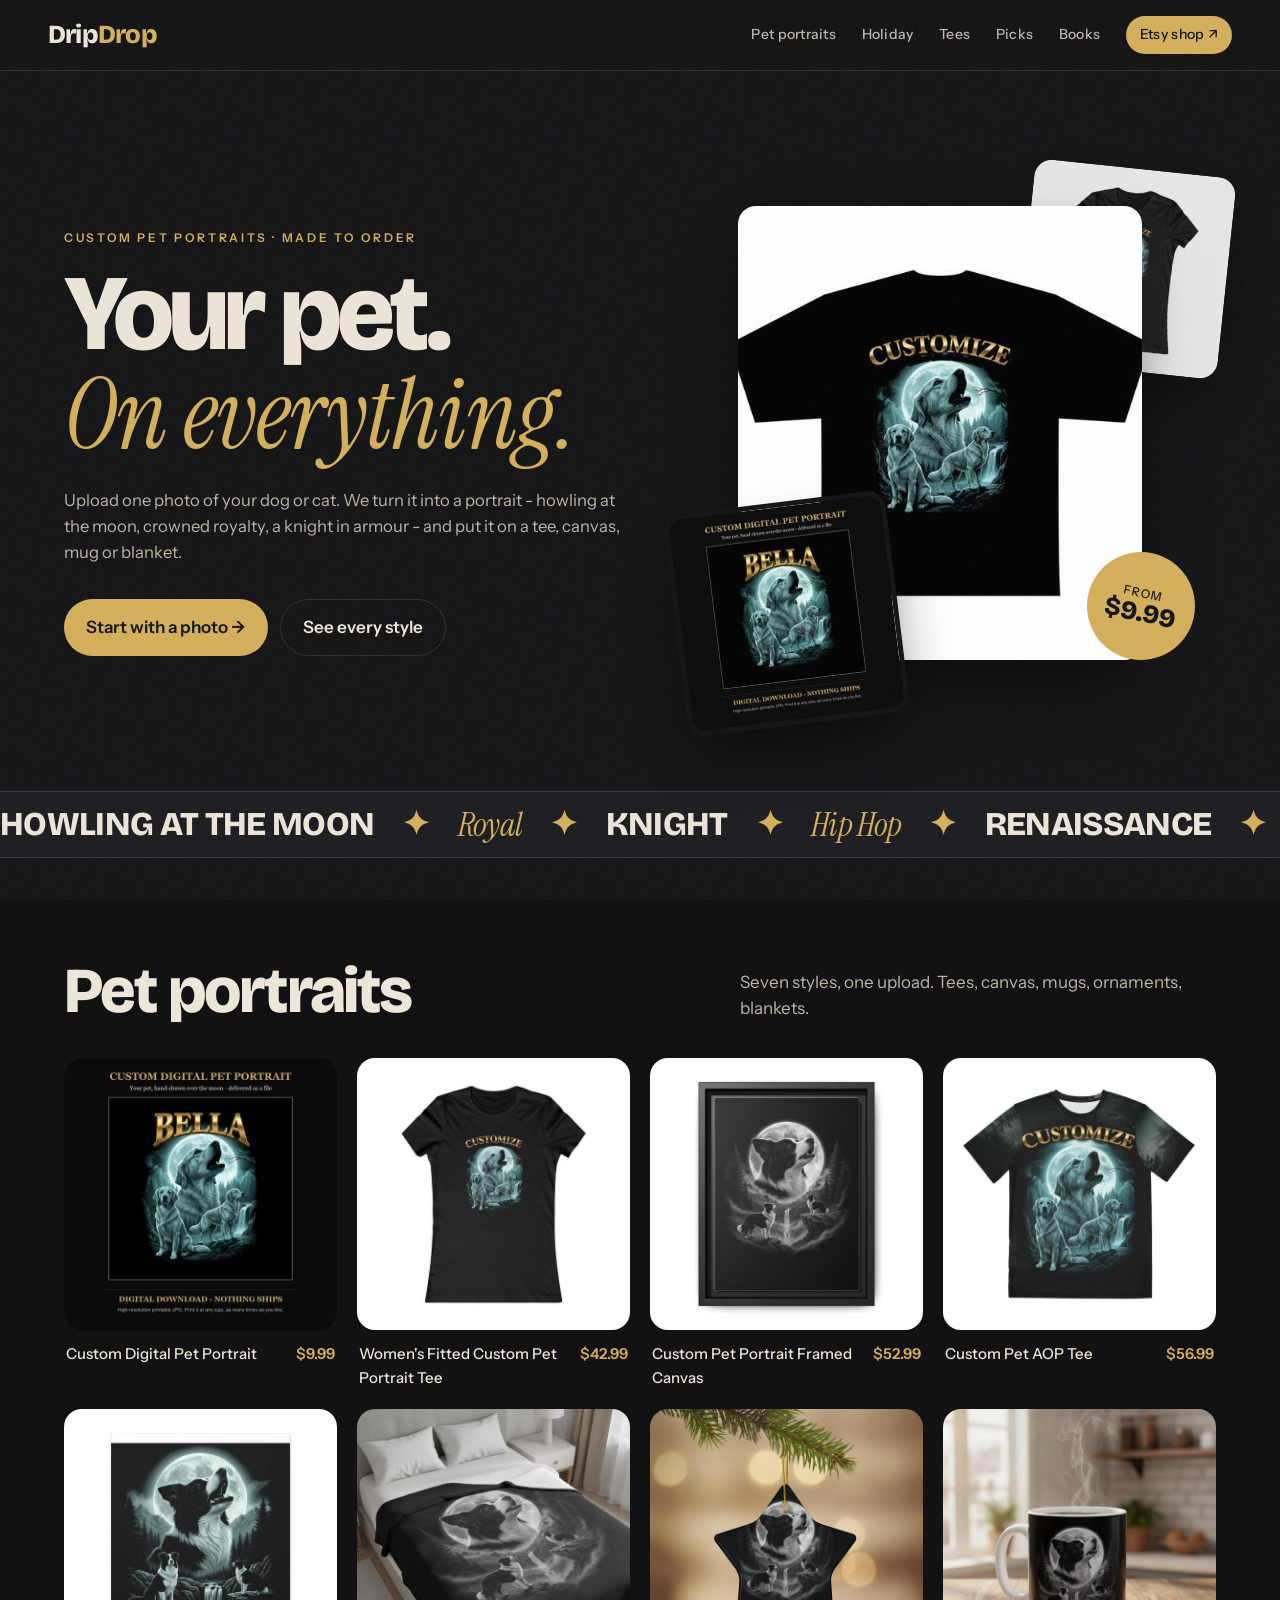
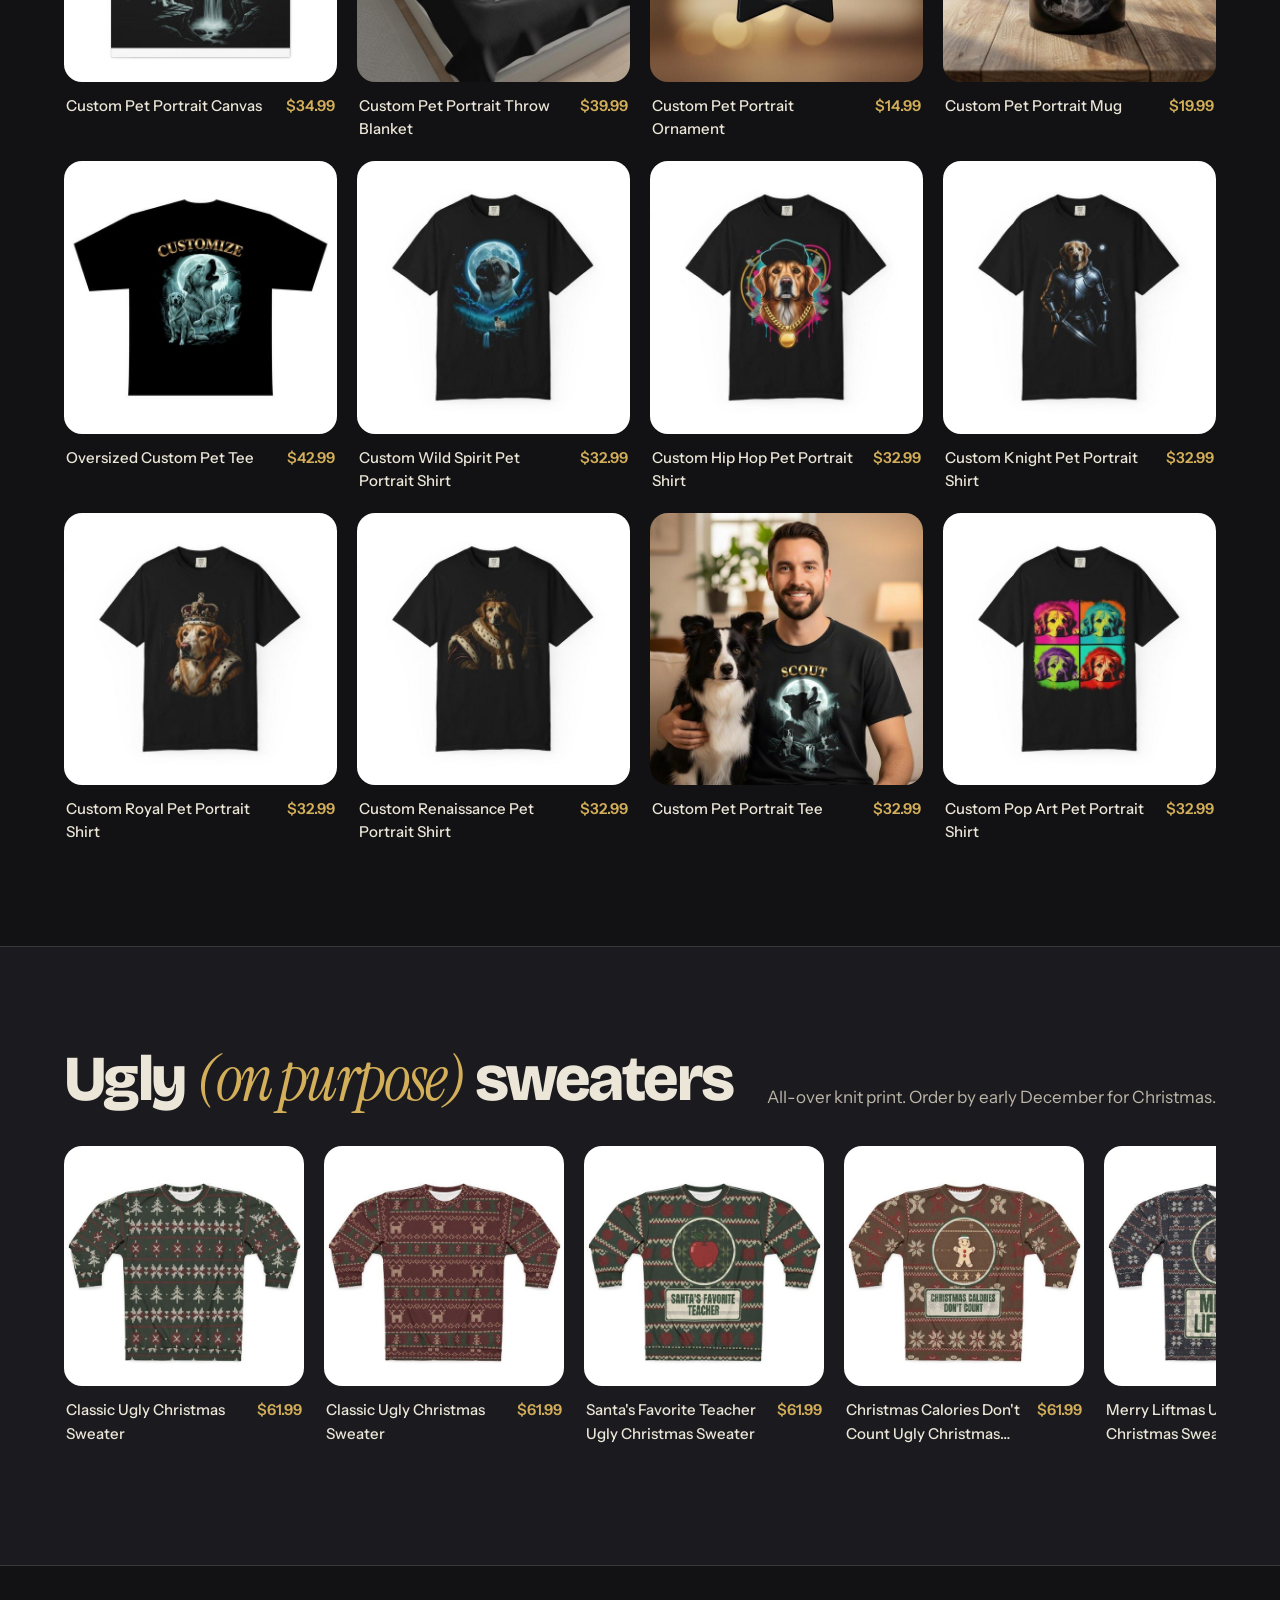
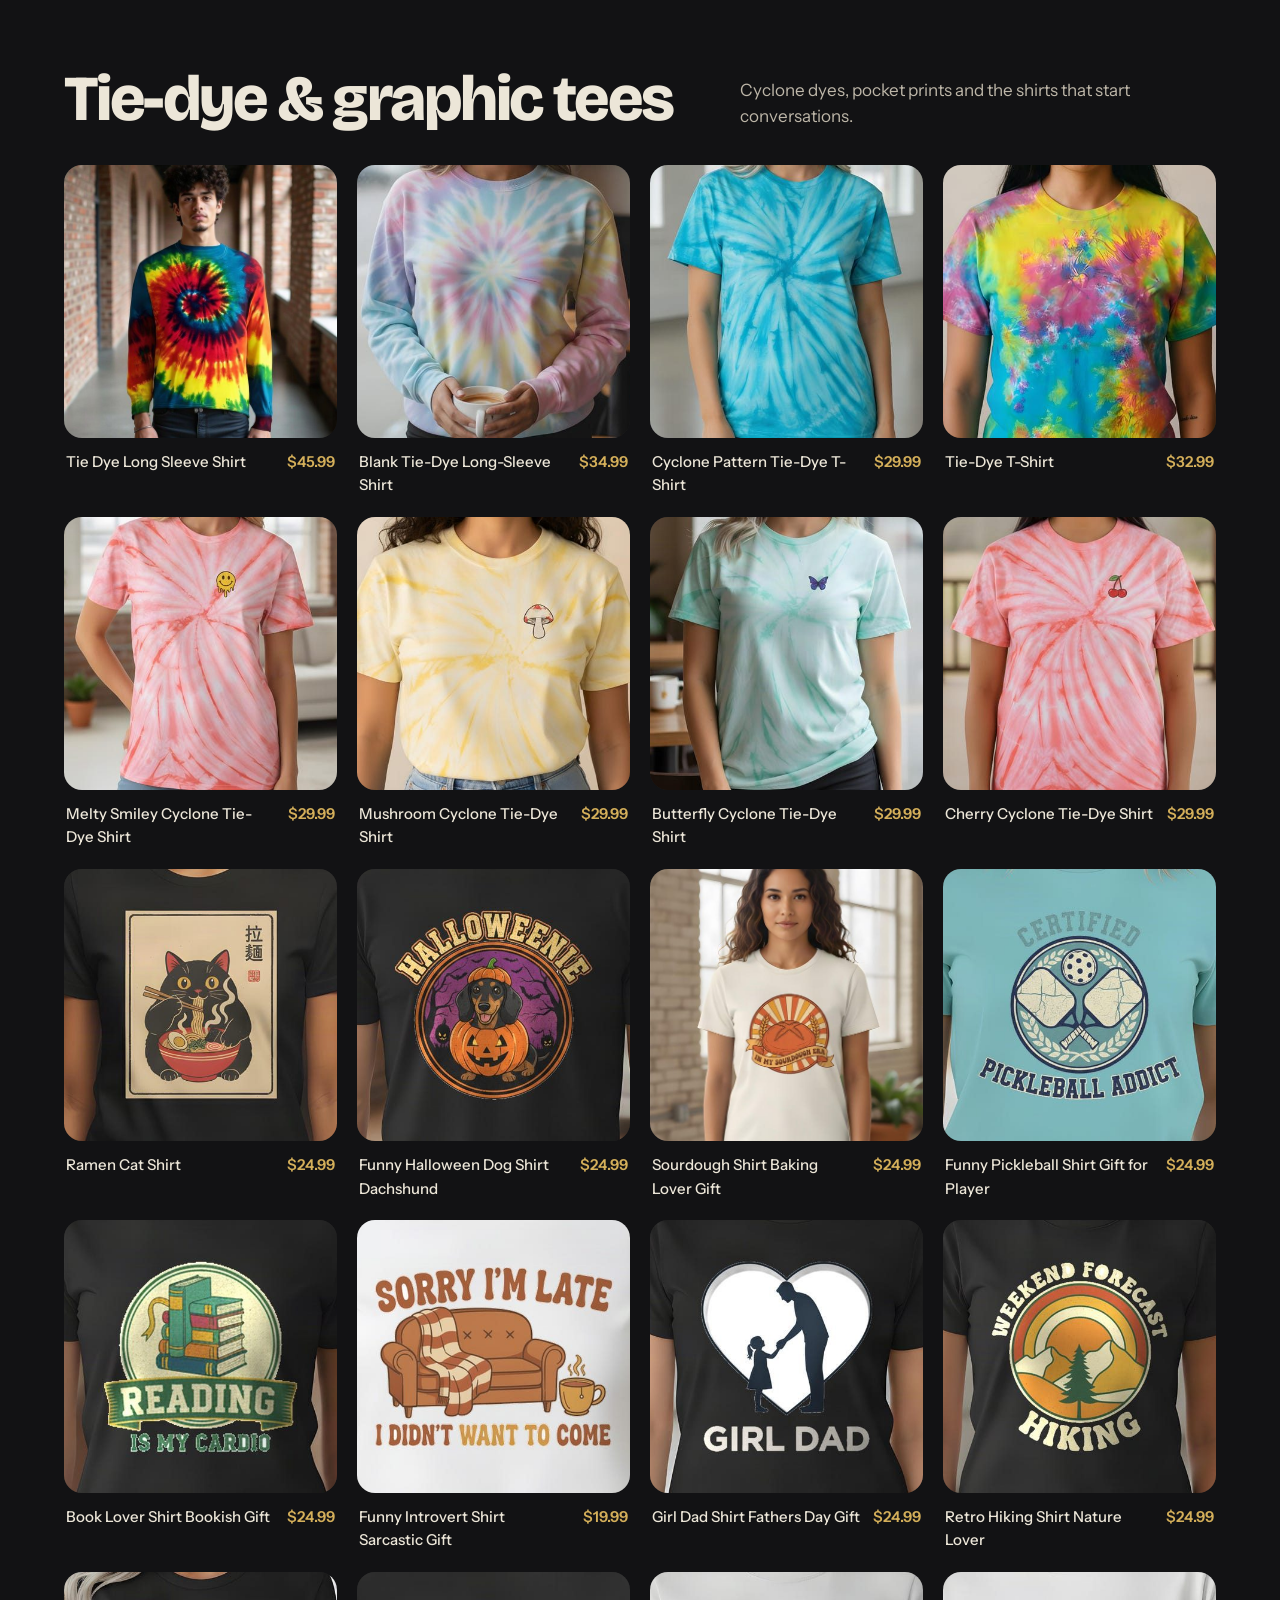
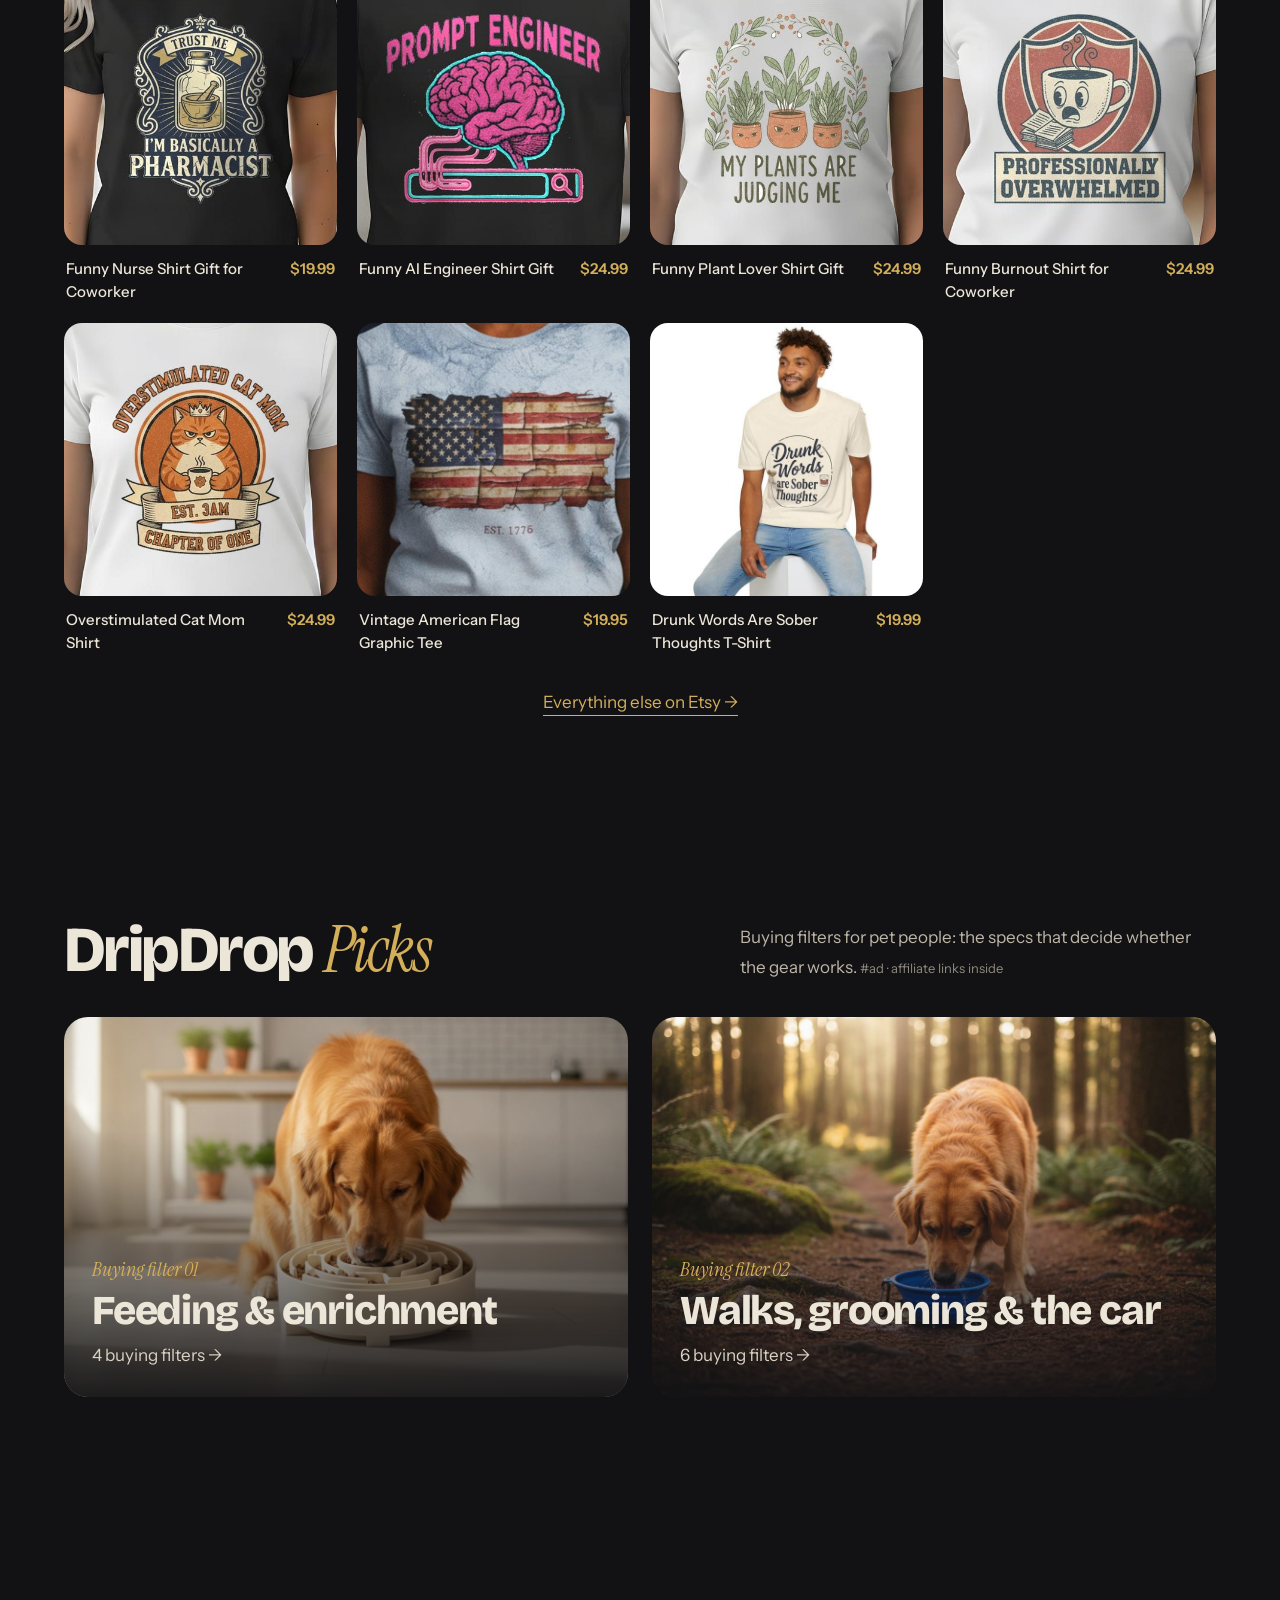
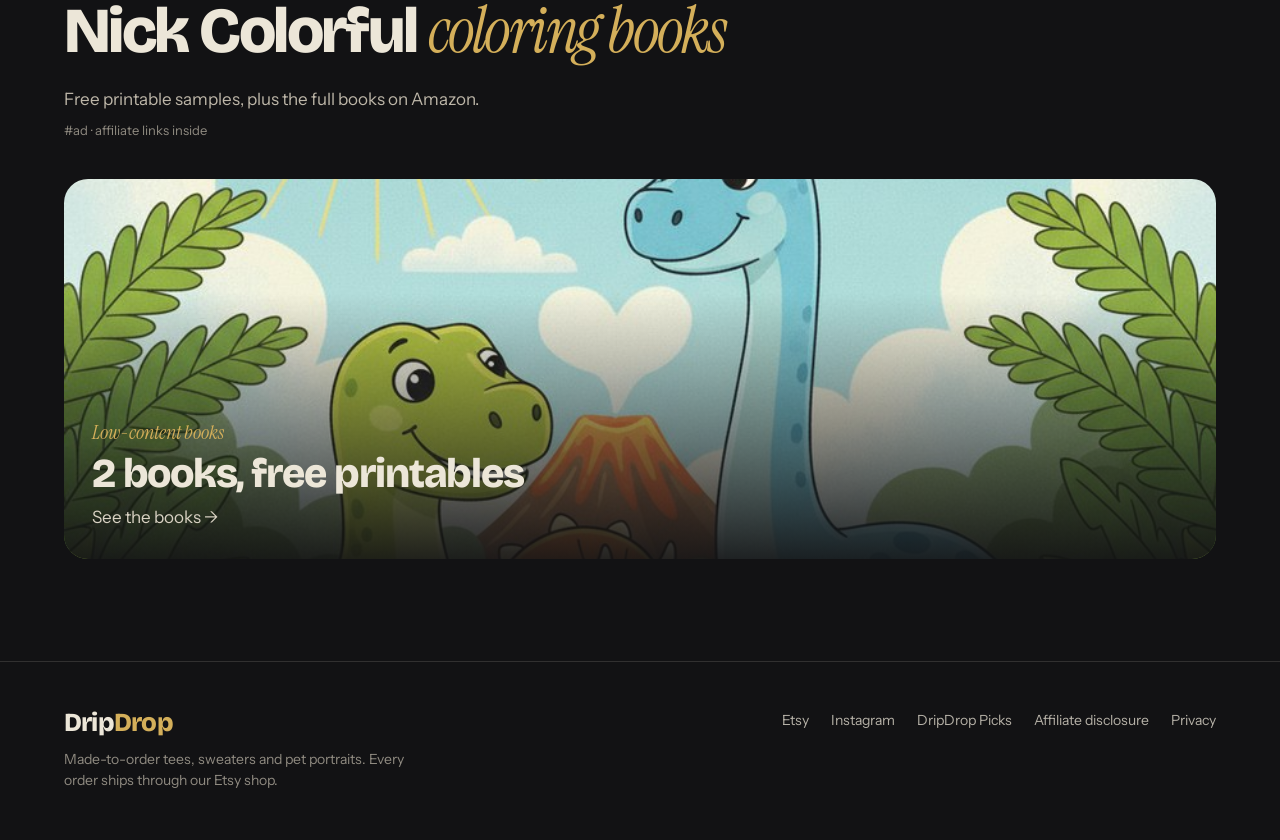
==== commit 0dbc669d: "Add Books page: free printables + Amazon links for Nick Colorful titles Exposure funnel requested in" ====
--- a/docs/index.html
+++ b/docs/index.html
@@ -21,6 +21,7 @@
     <a href="index.html#holiday">Holiday</a>
     <a href="index.html#tees">Tees</a>
     <a href="picks/index.html">Picks</a>
+    <a href="books/index.html">Books</a>
     <a class="etsy" href="https://www.etsy.com/shop/DripDropShopUS" target="_blank" rel="noopener">Etsy shop &#8599;</a>
   </nav>
 </header>
@@ -286,6 +287,15 @@
   <div><em>Buying filter 02</em><h3>Walks, grooming & the car</h3><p>6 buying filters &rarr;</p></div>
 </a></div>
 </section>
+
+<section class="sec" id="books">
+  <div class="sh"><h2>Nick Colorful <em>coloring books</em></h2><p>Free printable samples, plus the full books on
+    Amazon. <span class="adtag">#ad &middot; affiliate links inside</span></p></div>
+  <a class="pk" href="books/index.html">
+    <img src="img/books/big-dinosaur.jpg" alt="" loading="lazy">
+    <div><em>Low-content books</em><h3>2 books, free printables</h3><p>See the books &rarr;</p></div>
+  </a>
+</section>
 </main>
 <footer class="foot">
   <div class="fl">
@@ -294,7 +304,7 @@
   </div>
   <div class="fr">
     <a href="https://www.etsy.com/shop/DripDropShopUS" target="_blank" rel="noopener">Etsy</a>
-    <a href="https://www.instagram.com/dripdropshopus/" target="_blank" rel="noopener">Instagram</a>
+    <a href="https://www.instagram.com/dripdropgram/" target="_blank" rel="noopener">Instagram</a>
     <a href="picks/index.html">DripDrop Picks</a>
     <a href="disclosure.html">Affiliate disclosure</a>
     <a href="https://clairmont425.github.io/clarity-stack/dripdrop-privacy.html">Privacy</a>
--- a/docs/assets/site.css
+++ b/docs/assets/site.css
@@ -147,6 +147,19 @@
 .cross .btn.ghost{color:var(--cream);border-color:var(--line)}
 @media(max-width:820px){.it{grid-template-columns:1fr}.it:nth-of-type(even) figure{order:0}}
 
+/* books */
+.books{display:grid;grid-template-columns:repeat(2,1fr);gap:28px;margin-top:24px}
+.book{display:flex;flex-direction:column;background:#fff;border-radius:22px;overflow:hidden;box-shadow:0 20px 40px -28px rgba(18,18,20,.25)}
+.book img{width:100%;aspect-ratio:3/4;object-fit:cover}
+.book .tx{padding:22px 24px 26px}
+.book .age{font:600 11px/1 var(--body);letter-spacing:.18em;text-transform:uppercase;color:var(--gold2)}
+.book h2{font:800 26px/1.05 var(--disp);letter-spacing:-.03em;margin:8px 0 10px}
+.book p{color:#4a463f;font-size:15px}
+.book .buys{display:flex;flex-wrap:wrap;gap:10px;margin:16px 0 10px}
+.btn.small{padding:9px 16px;font-size:13px}
+.soon{display:inline-block;font-size:13px;color:var(--mute);font-style:italic}
+@media(max-width:760px){.books{grid-template-columns:1fr}}
+
 /* link-in-bio */
 .lk-page .top{display:none}
 .links{max-width:480px;margin:0 auto;padding:56px 18px 40px;text-align:center}
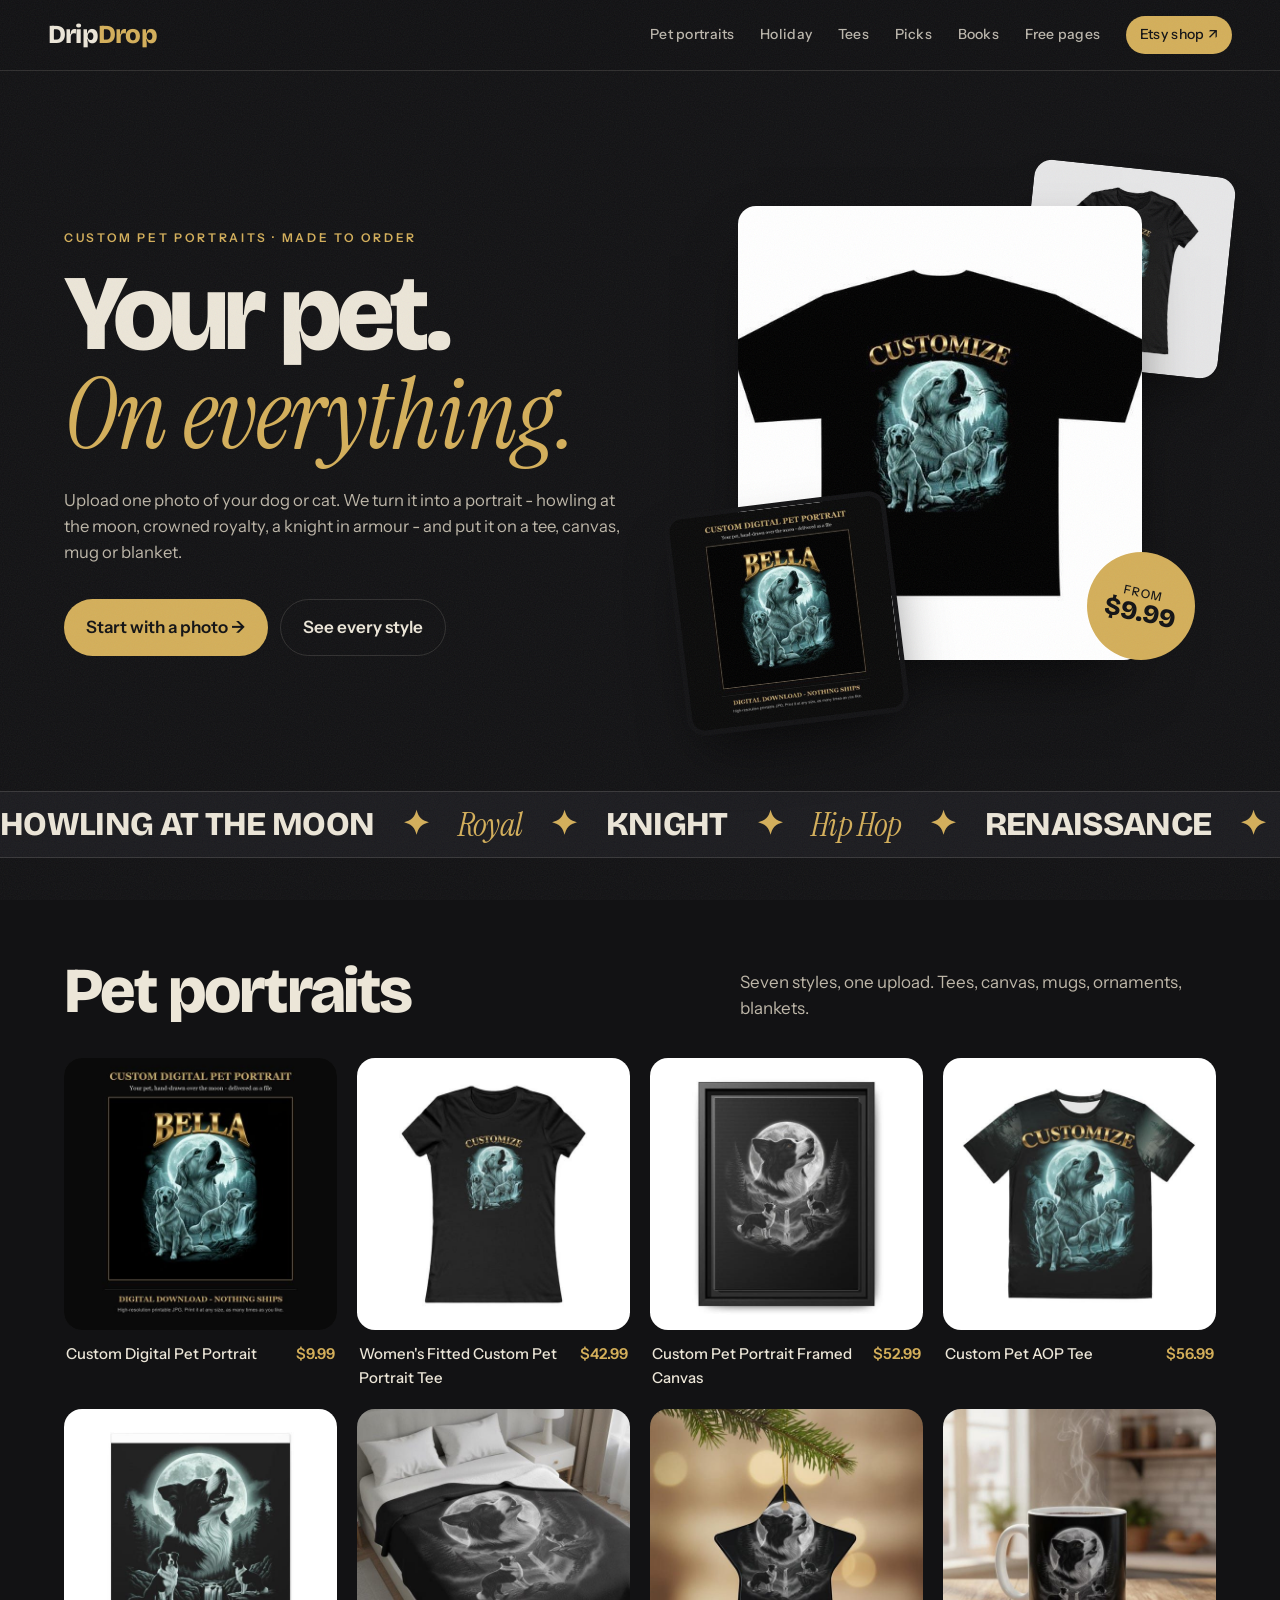
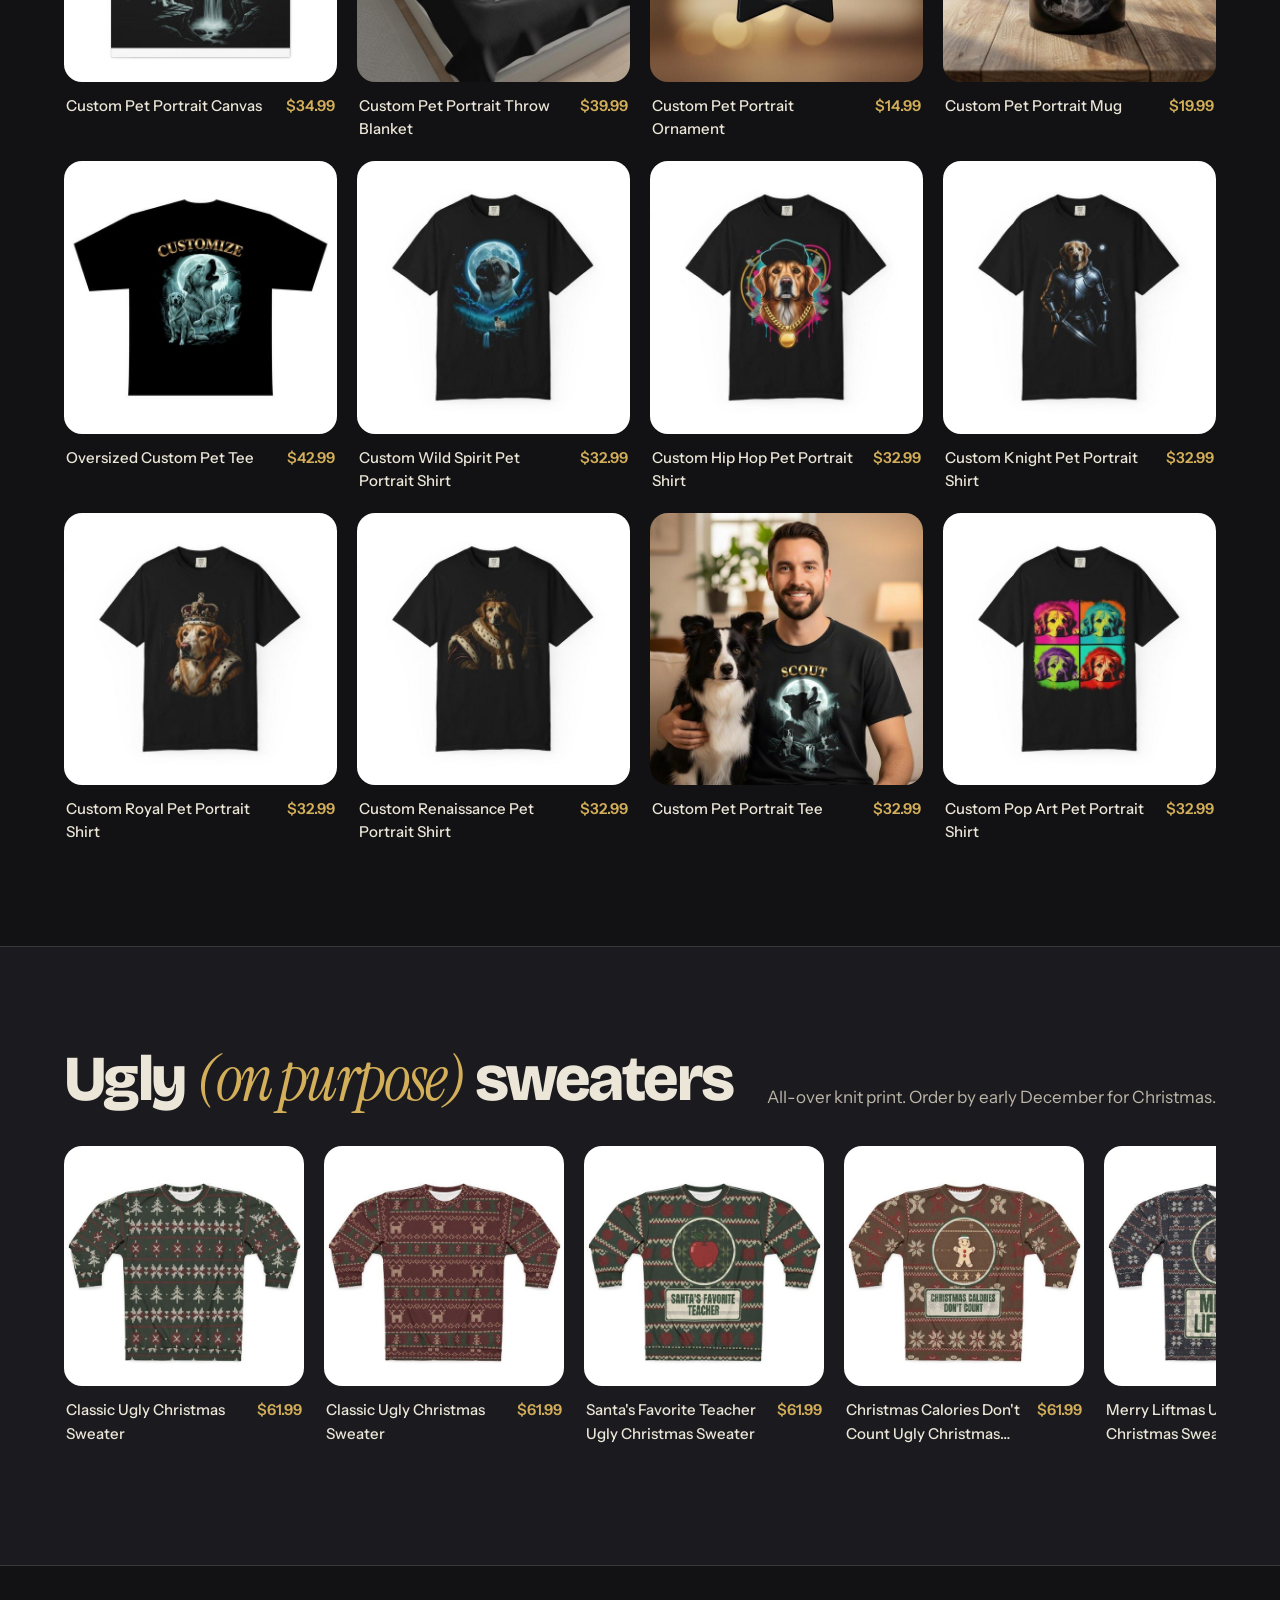
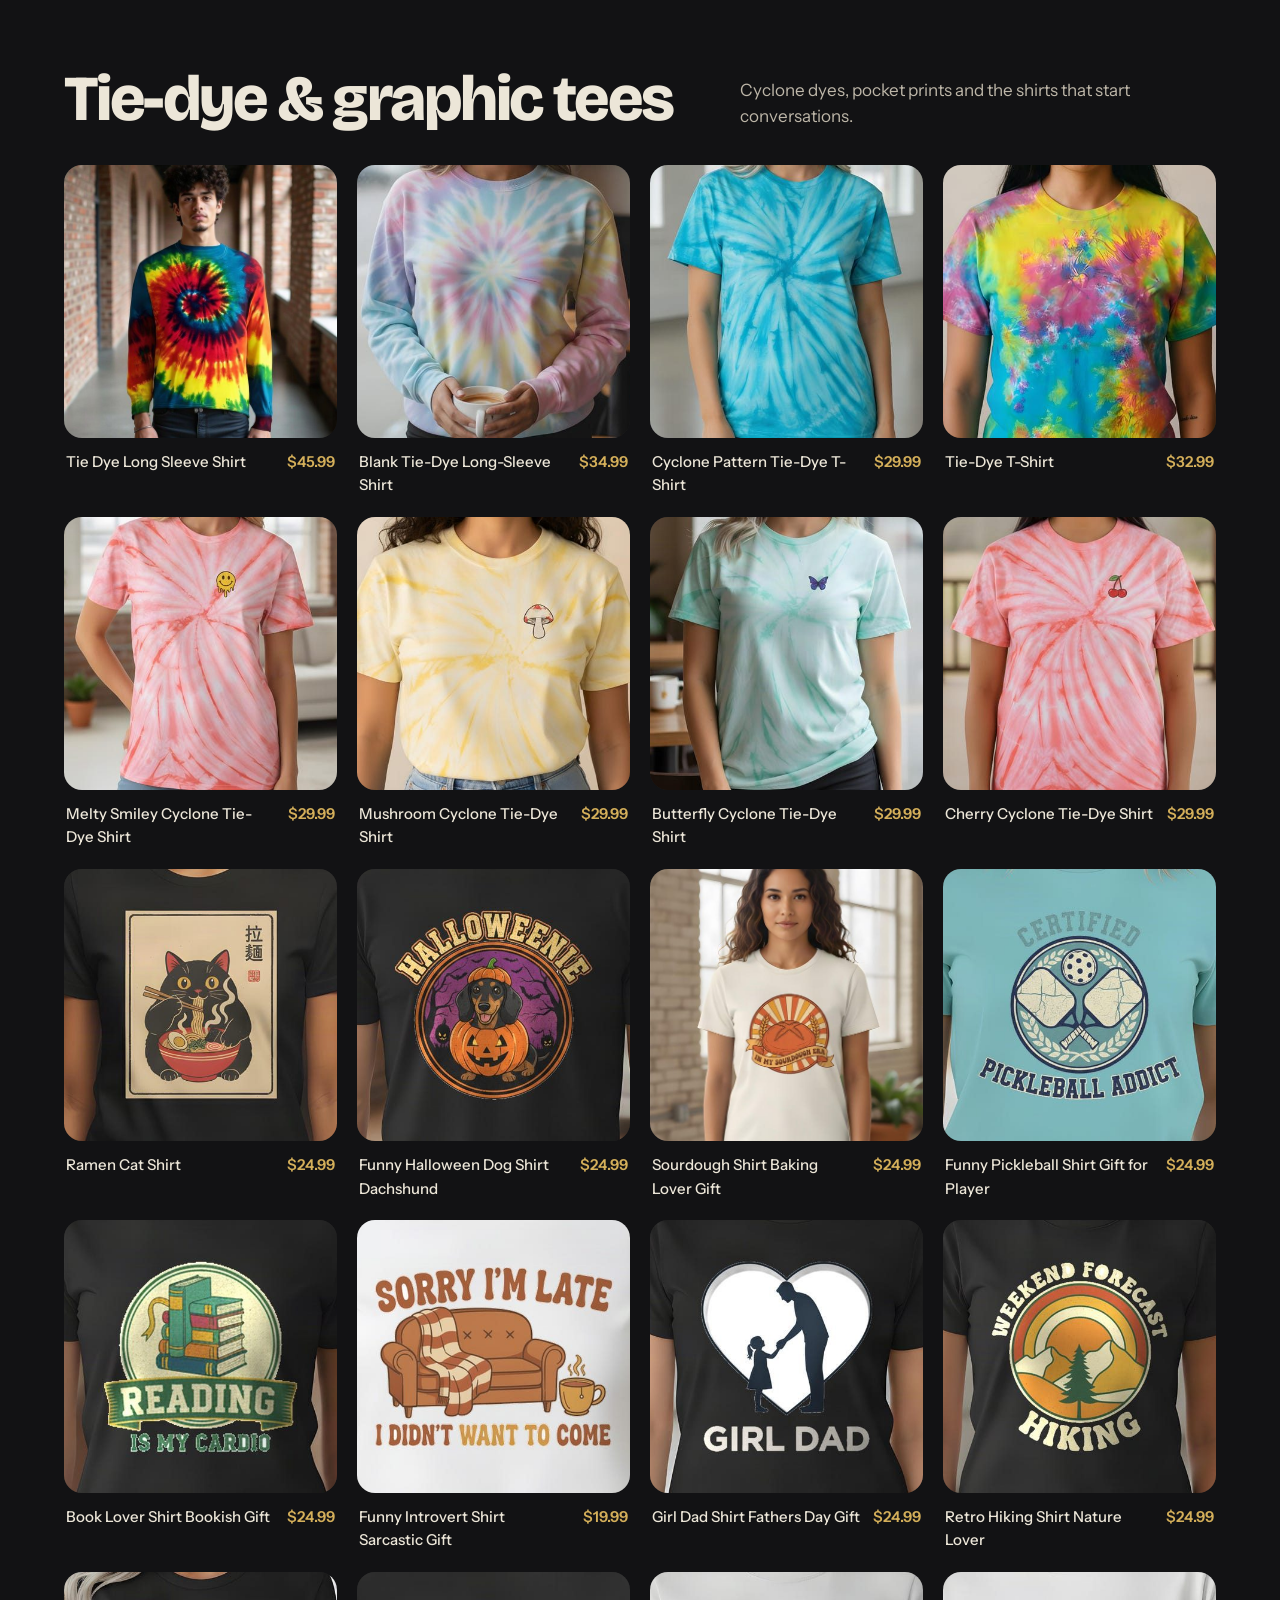
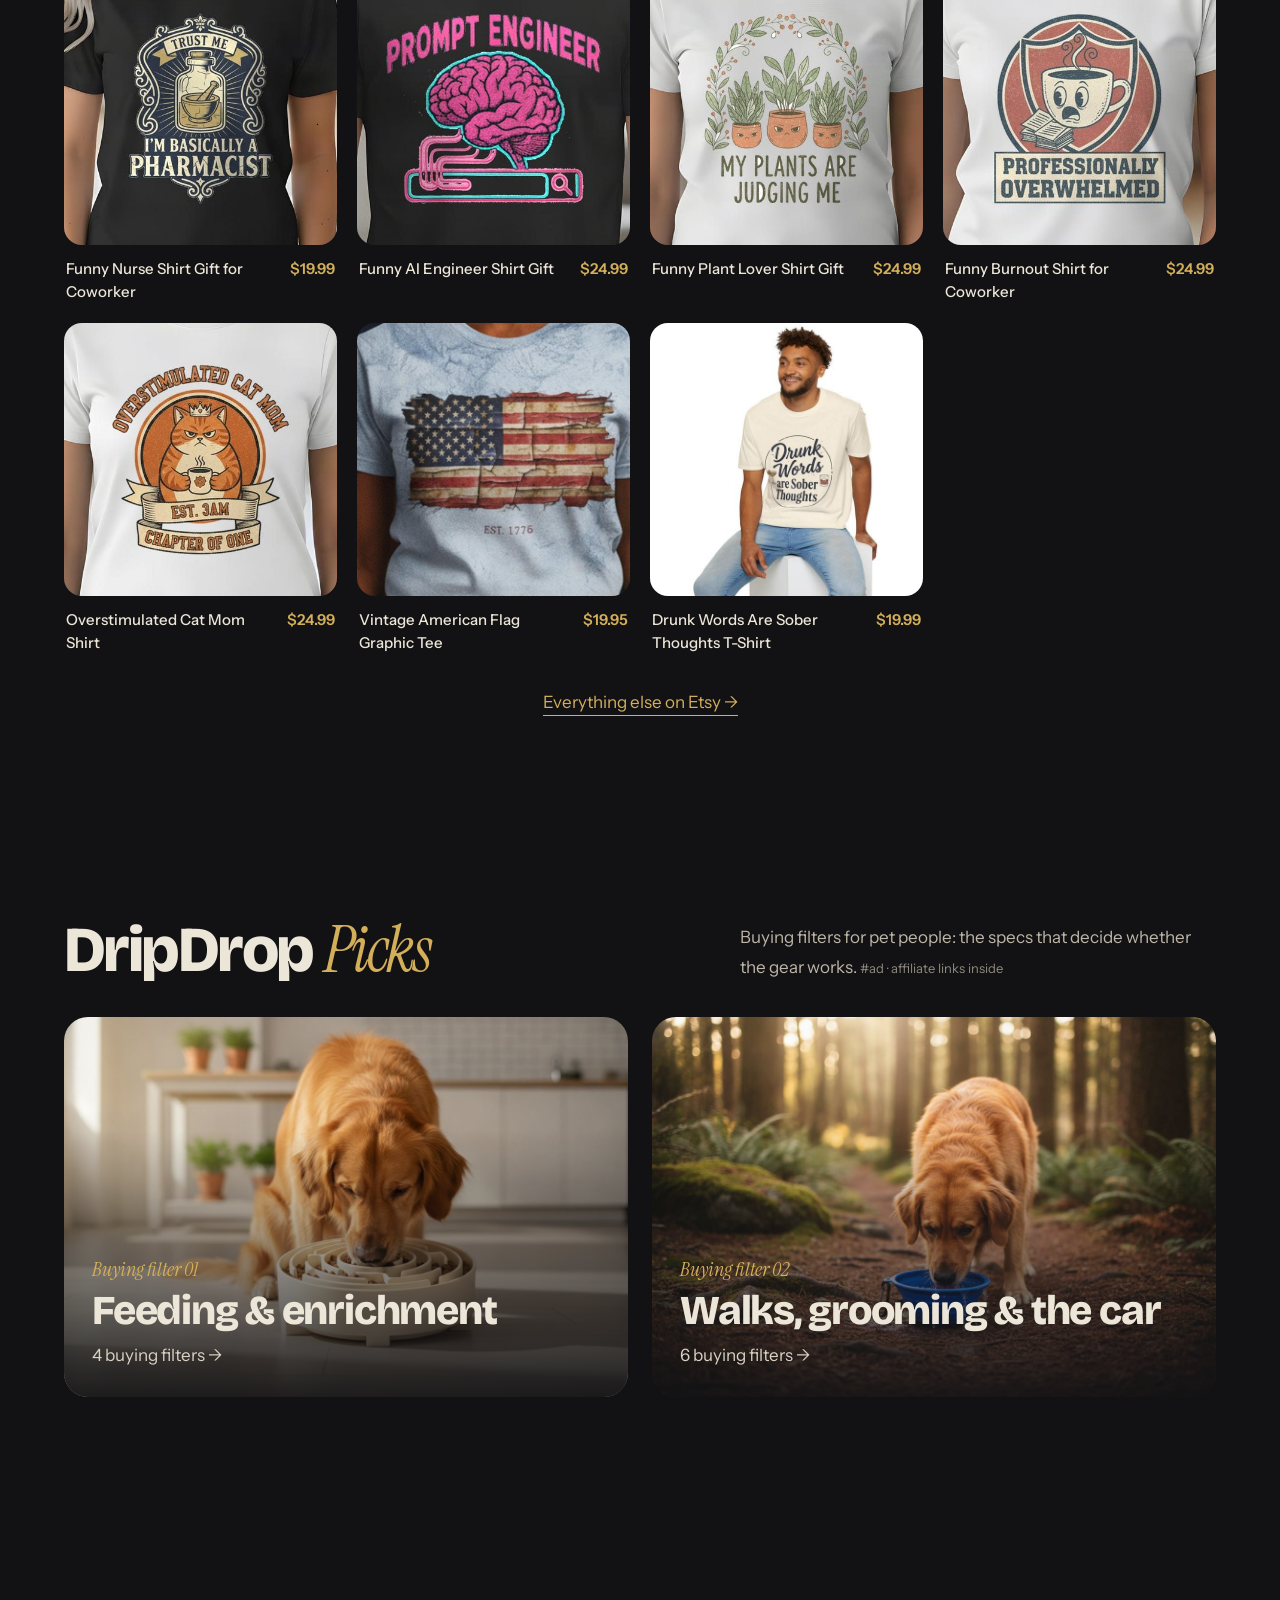
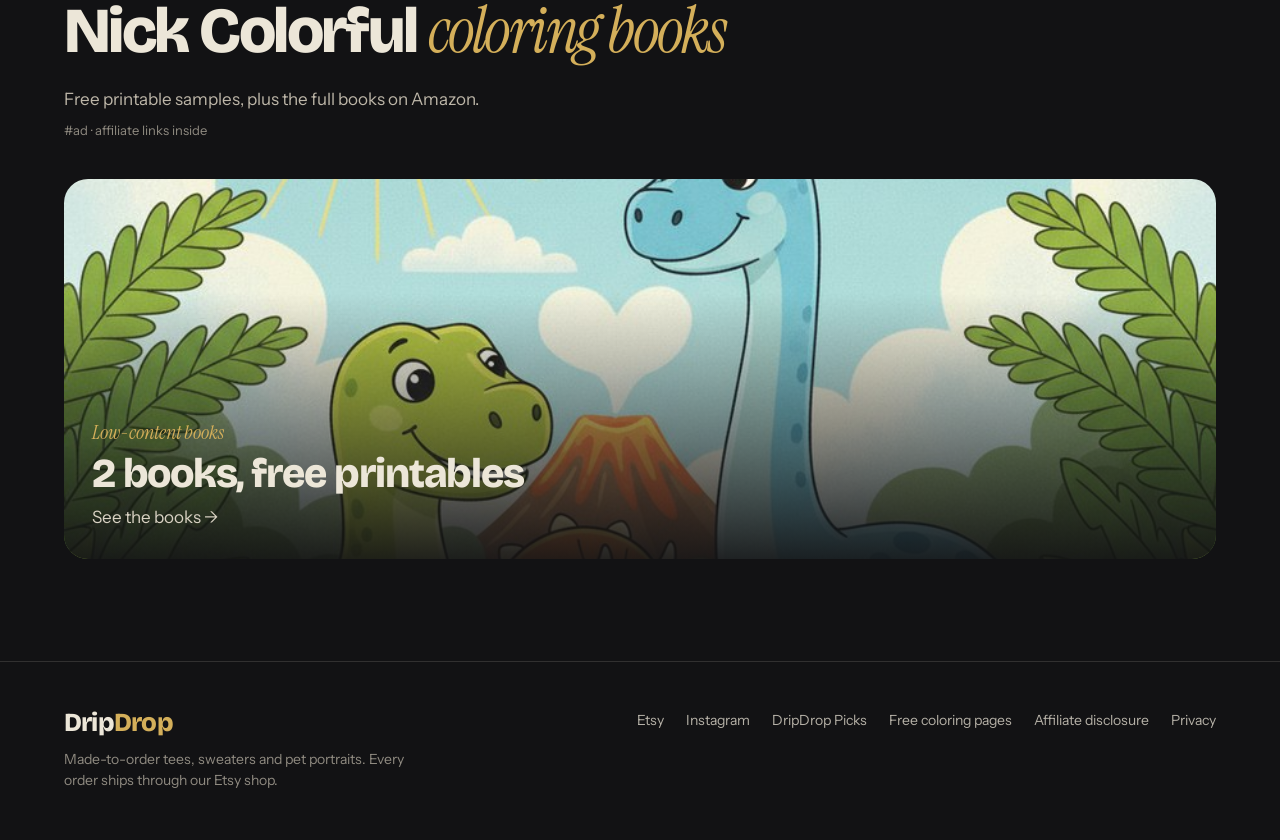
==== commit 6bc61fb4: "Free printable coloring pages: 8 single-page PDFs from 4 books + /free/ page; merged with Books page" ====
--- a/docs/index.html
+++ b/docs/index.html
@@ -22,6 +22,7 @@
     <a href="index.html#tees">Tees</a>
     <a href="picks/index.html">Picks</a>
     <a href="books/index.html">Books</a>
+    <a href="free/index.html">Free pages</a>
     <a class="etsy" href="https://www.etsy.com/shop/DripDropShopUS" target="_blank" rel="noopener">Etsy shop &#8599;</a>
   </nav>
 </header>
@@ -306,6 +307,7 @@
     <a href="https://www.etsy.com/shop/DripDropShopUS" target="_blank" rel="noopener">Etsy</a>
     <a href="https://www.instagram.com/dripdropgram/" target="_blank" rel="noopener">Instagram</a>
     <a href="picks/index.html">DripDrop Picks</a>
+    <a href="free/index.html">Free coloring pages</a>
     <a href="disclosure.html">Affiliate disclosure</a>
     <a href="https://clairmont425.github.io/clarity-stack/dripdrop-privacy.html">Privacy</a>
   </div>
--- a/docs/assets/site.css
+++ b/docs/assets/site.css
@@ -178,3 +178,16 @@
 .fr{display:flex;flex-wrap:wrap;gap:22px;font-size:14px;align-items:flex-start}
 .fr a{opacity:.75}.fr a:hover{opacity:1;color:var(--gold)}
 @media(prefers-reduced-motion:reduce){*{animation:none!important;transition:none!important}.rise{opacity:1;transform:none}}
+
+/* free printables */
+.fbook{padding:clamp(32px,4vw,56px) 0;border-top:1px solid rgba(18,18,20,.12)}
+.fhead{display:flex;justify-content:space-between;align-items:end;gap:20px;flex-wrap:wrap;margin-bottom:24px}
+.fhead h2{font:800 clamp(30px,3.4vw,46px)/1 var(--disp);letter-spacing:-.035em;margin:4px 0 6px}
+.fhead p{color:#4a463f}
+.fgrid{display:grid;grid-template-columns:repeat(2,1fr);gap:24px}
+.fp{background:#fff;border-radius:20px;padding:18px;box-shadow:0 20px 40px -28px rgba(0,0,0,.4)}
+.fp img{width:100%;aspect-ratio:1;object-fit:contain;border-radius:10px}
+.fp div{display:flex;justify-content:space-between;align-items:center;gap:12px;margin-top:14px;flex-wrap:wrap}
+.fp h3{font:700 20px/1.2 var(--body)}
+.fp .btn{background:var(--ink);color:var(--paper);padding:11px 18px}
+@media(max-width:700px){.fgrid{grid-template-columns:1fr}}
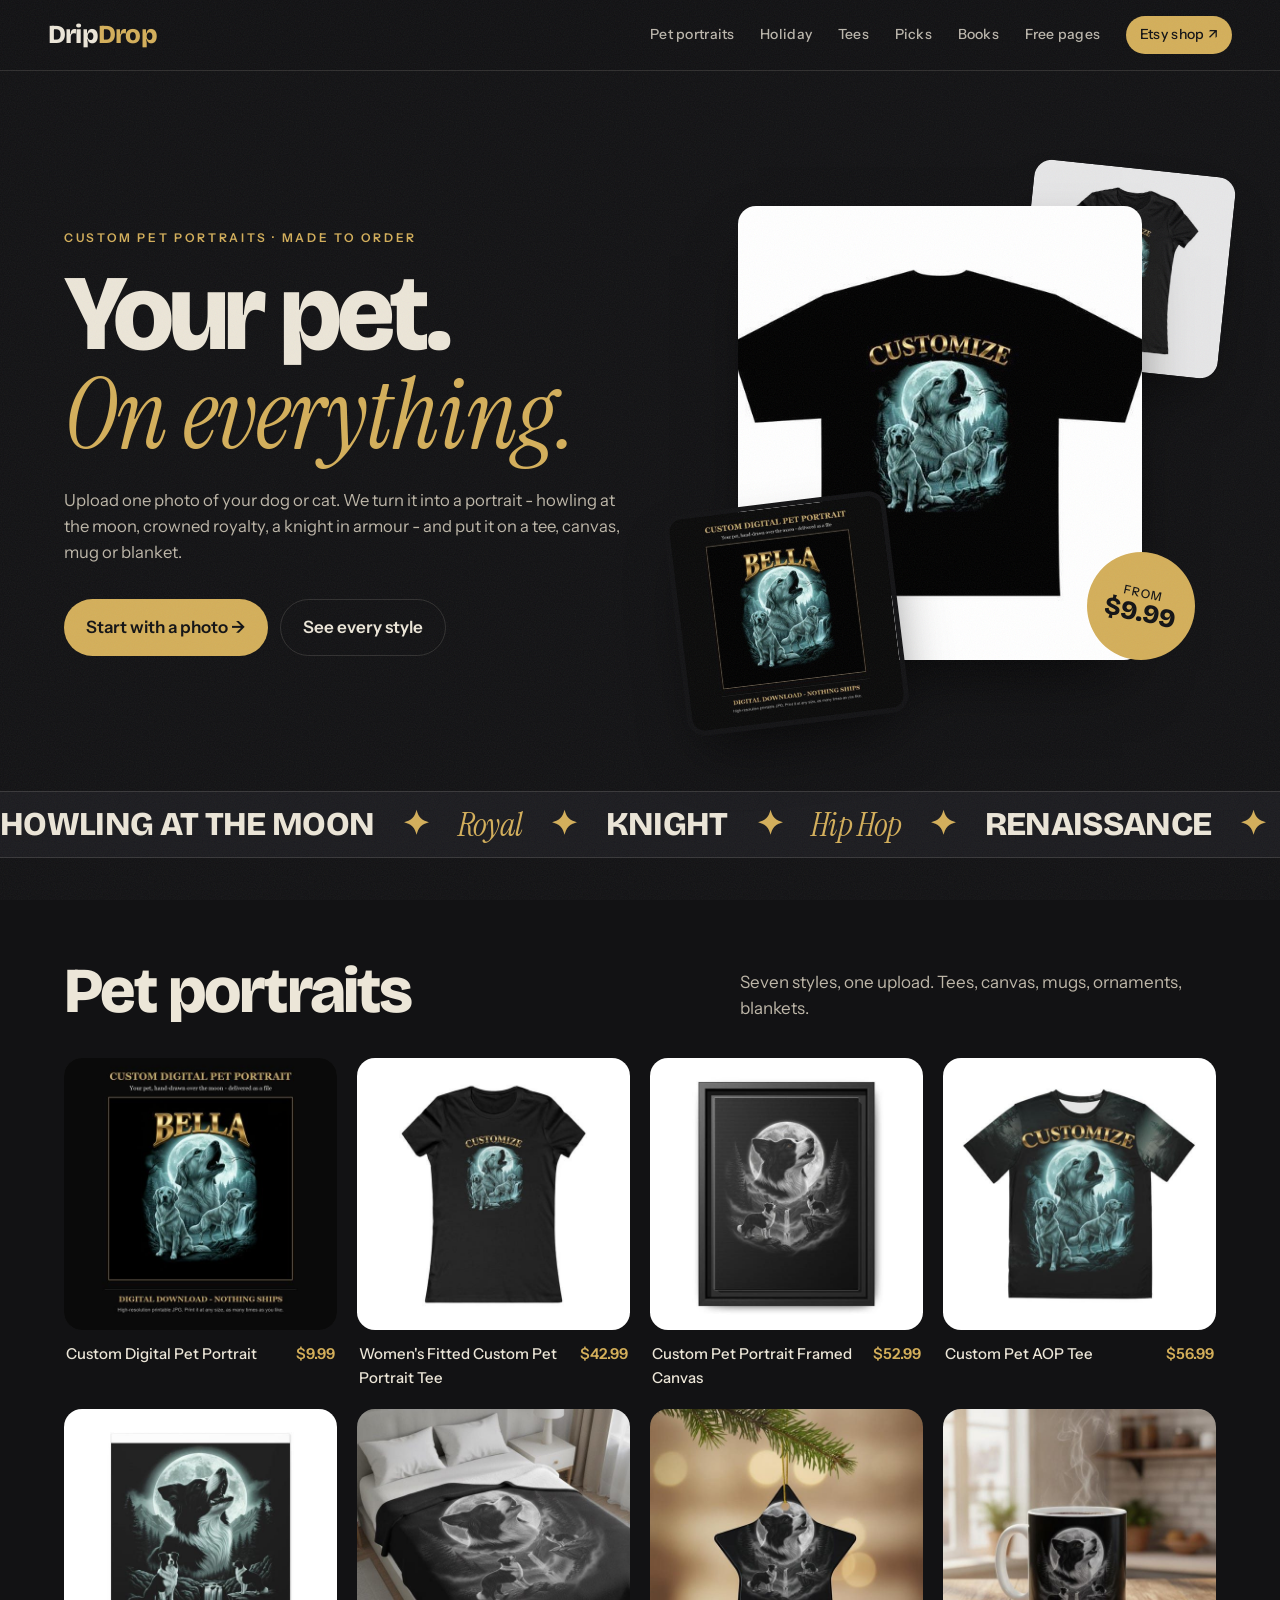
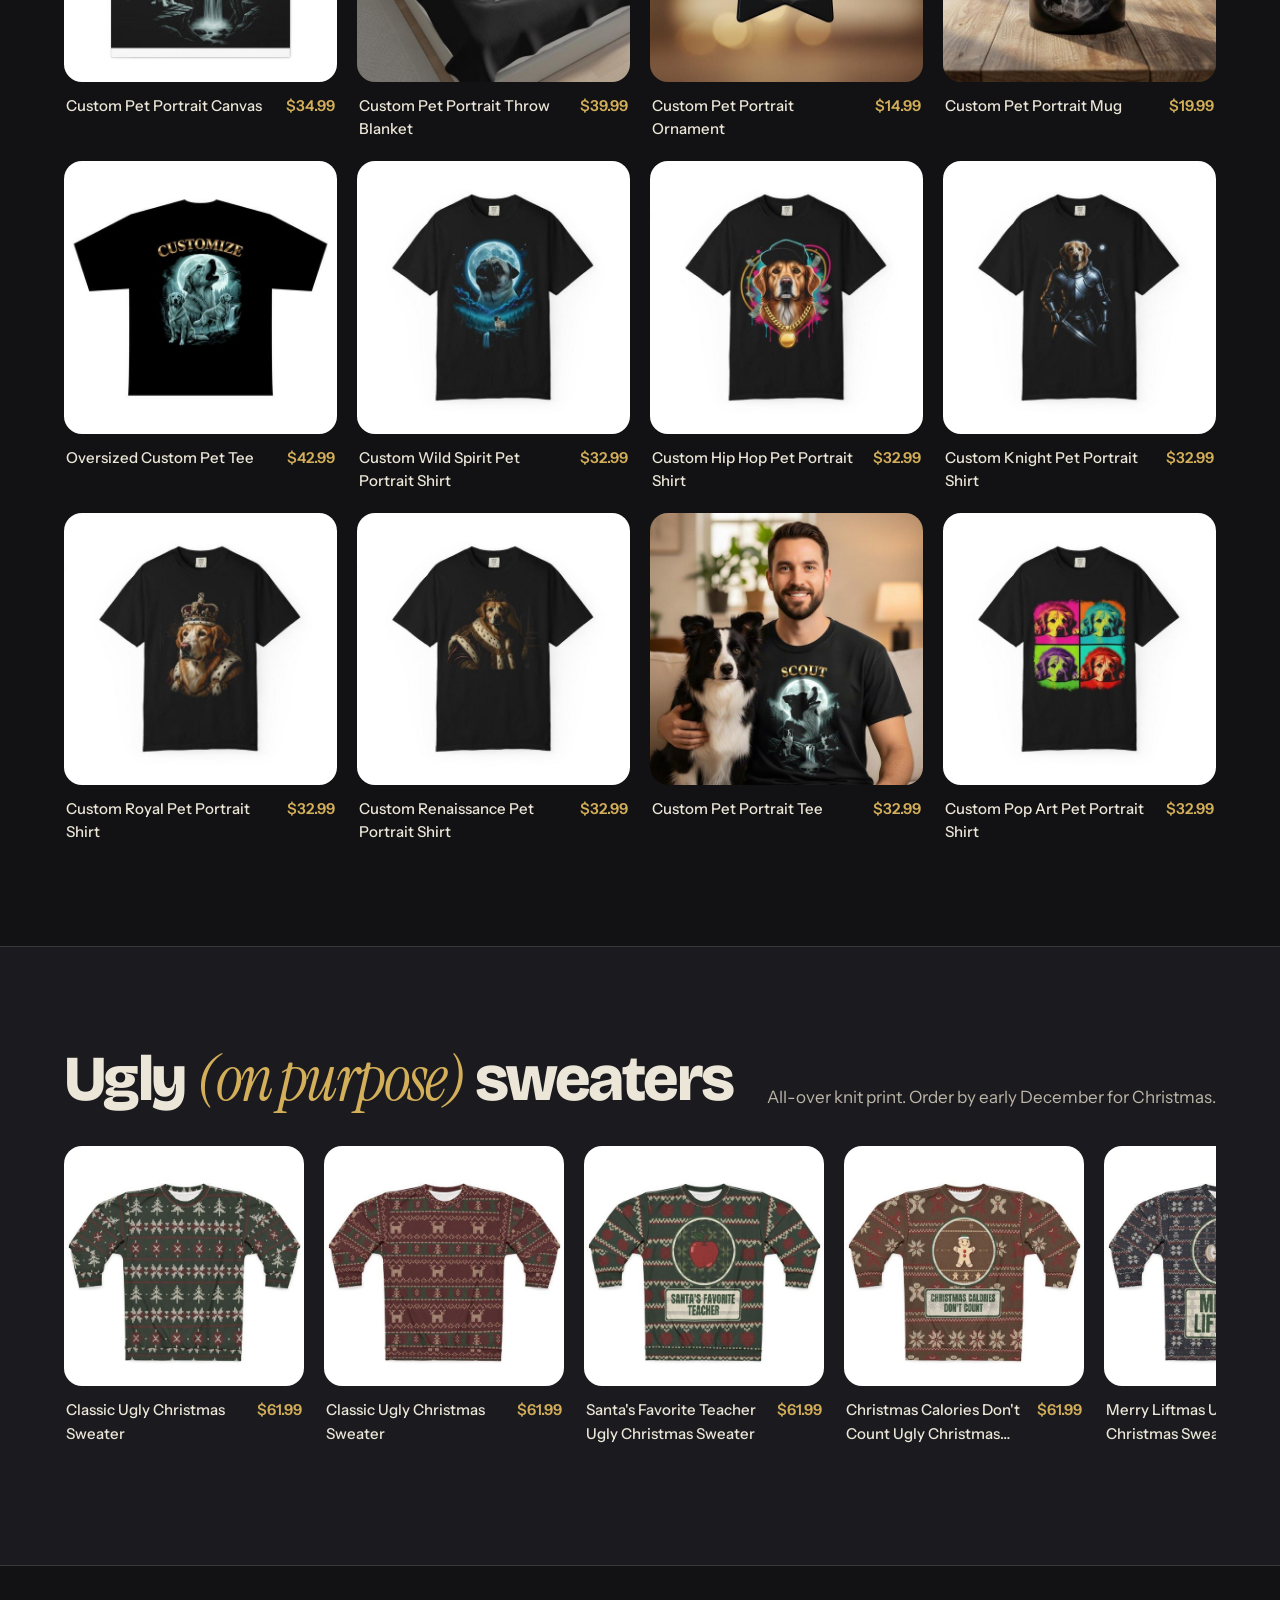
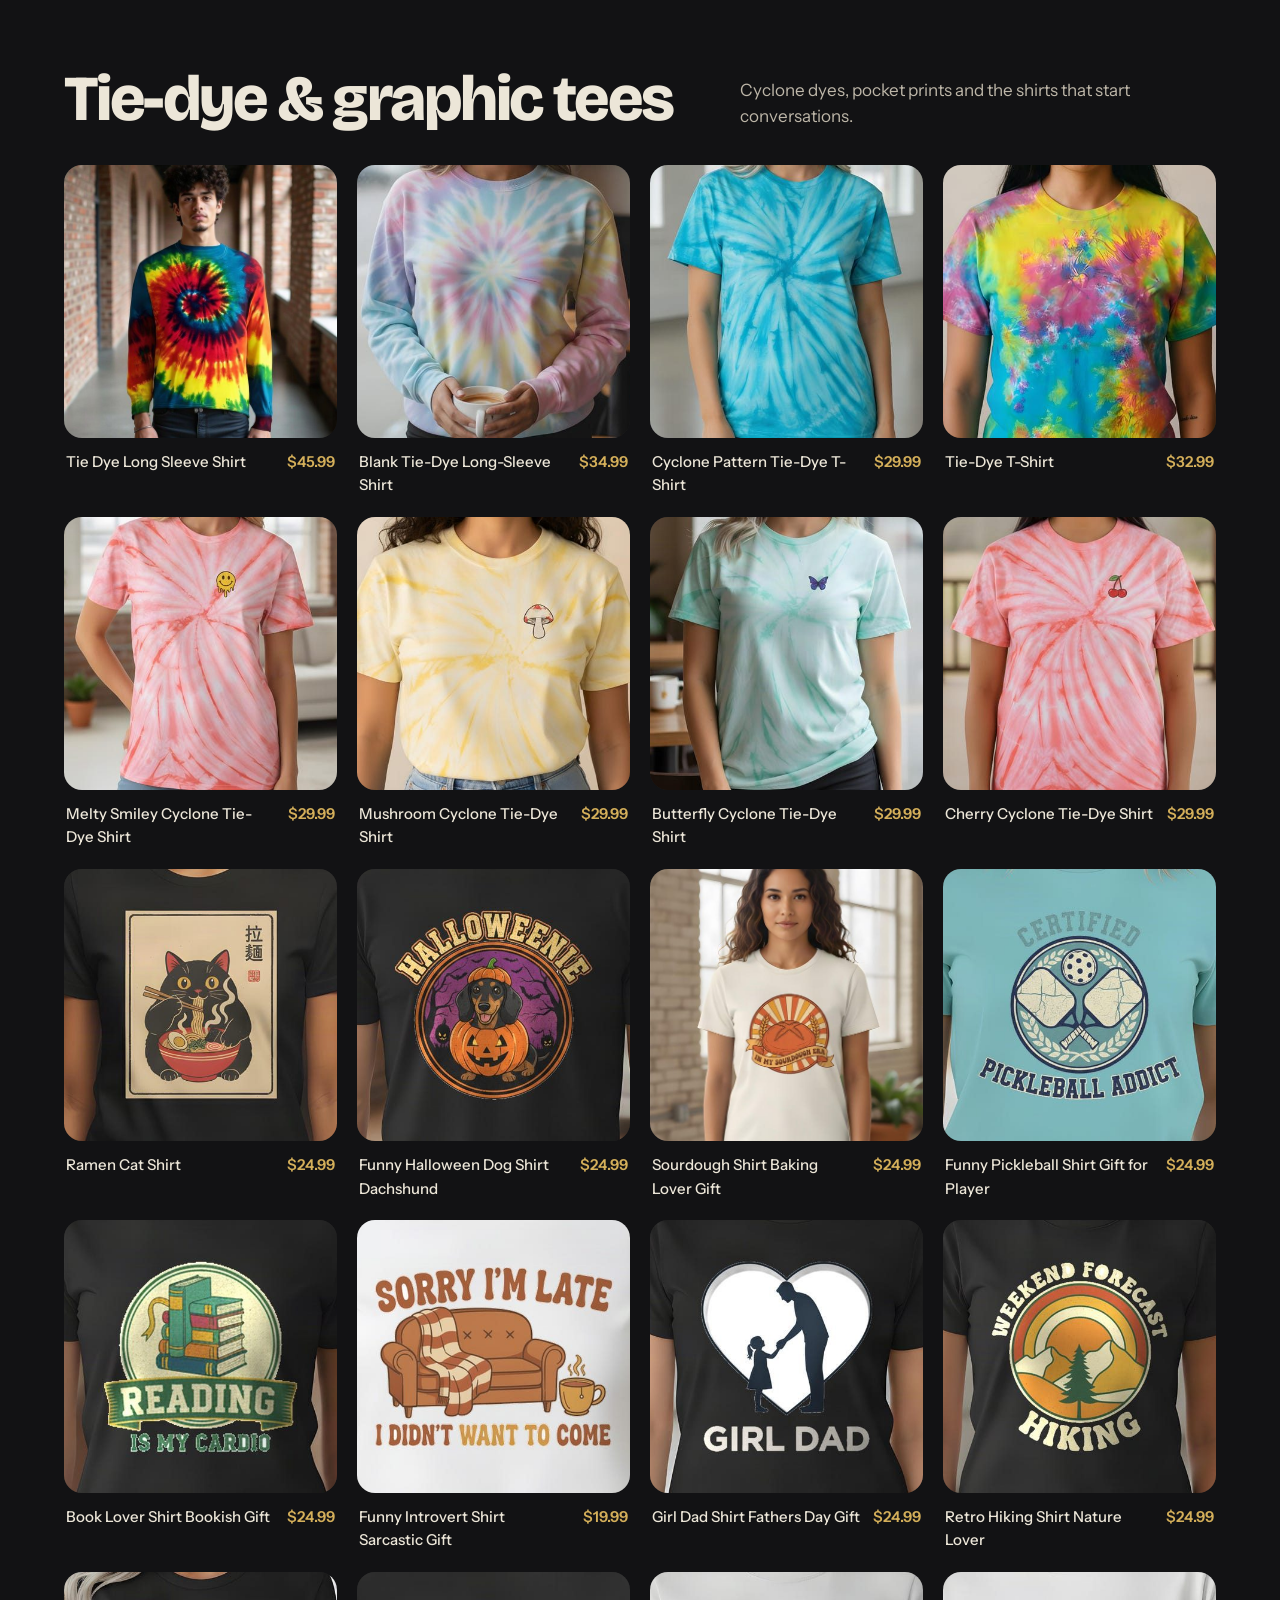
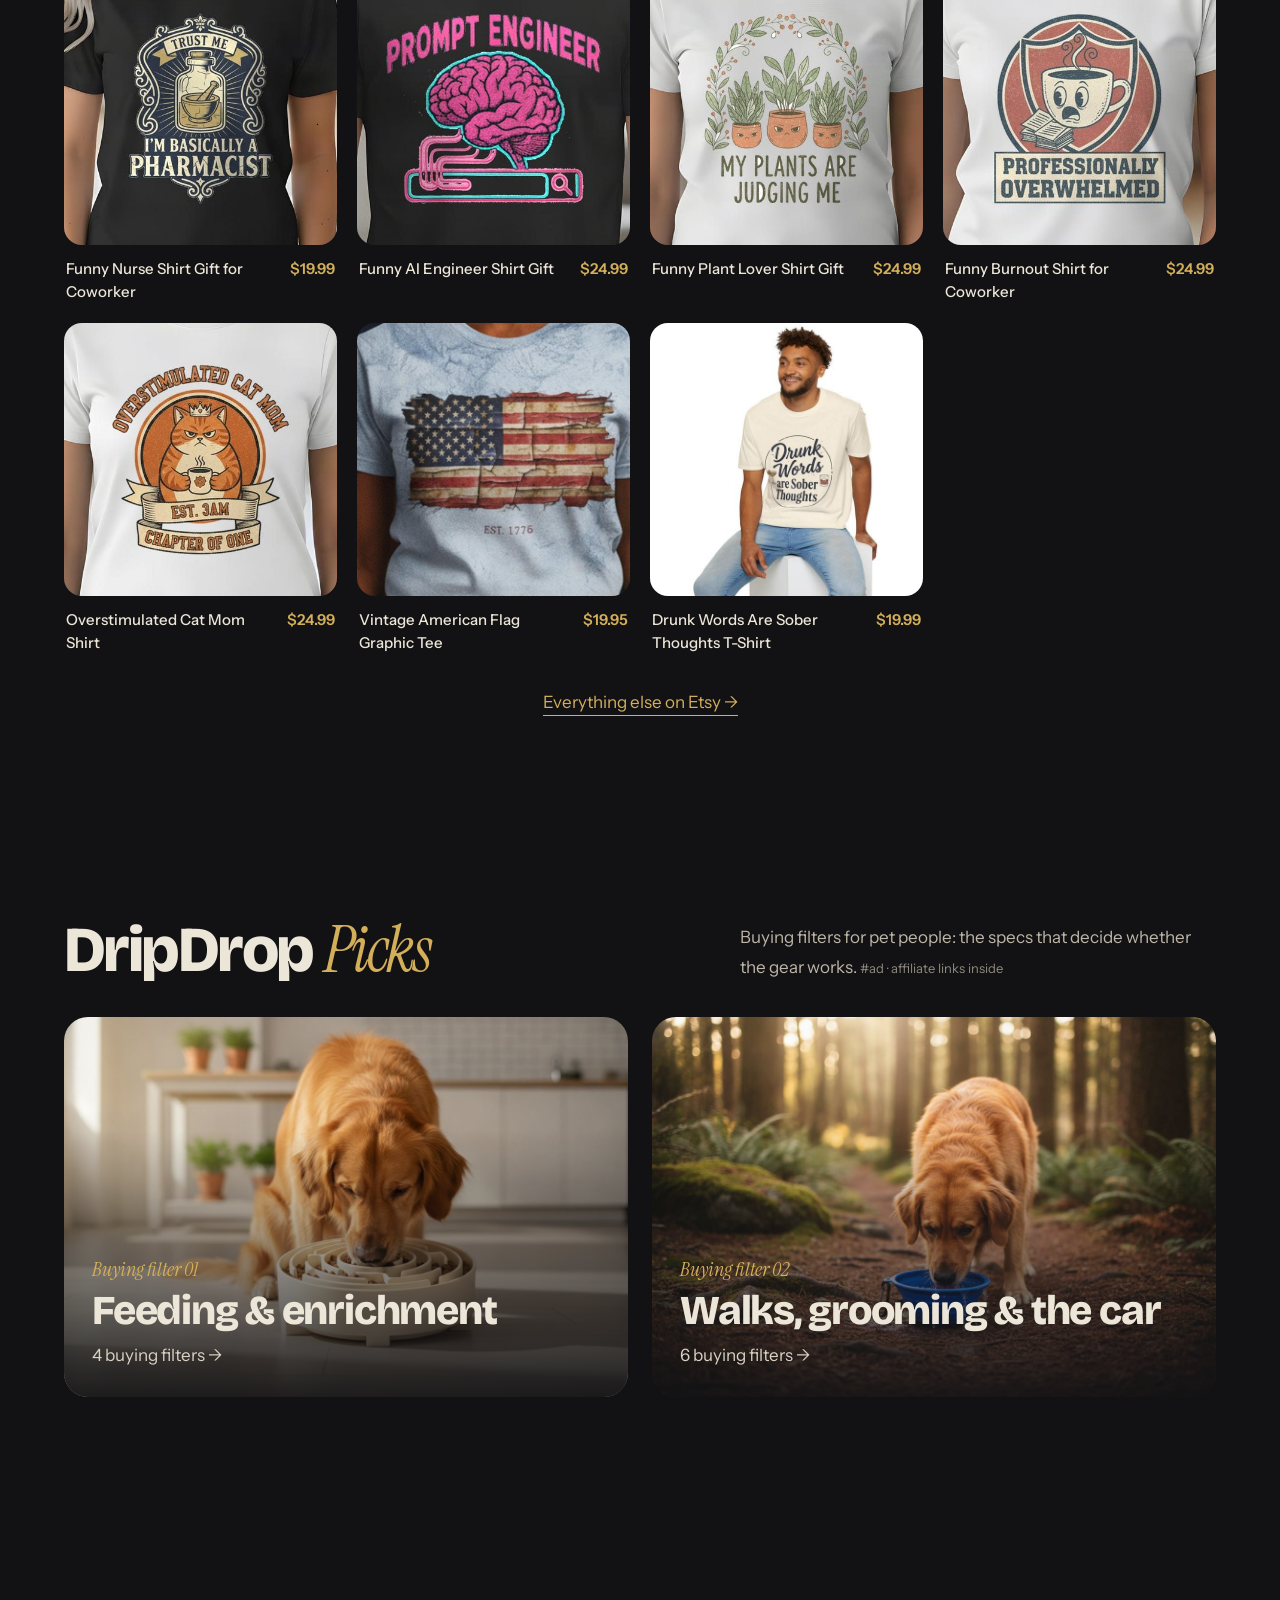
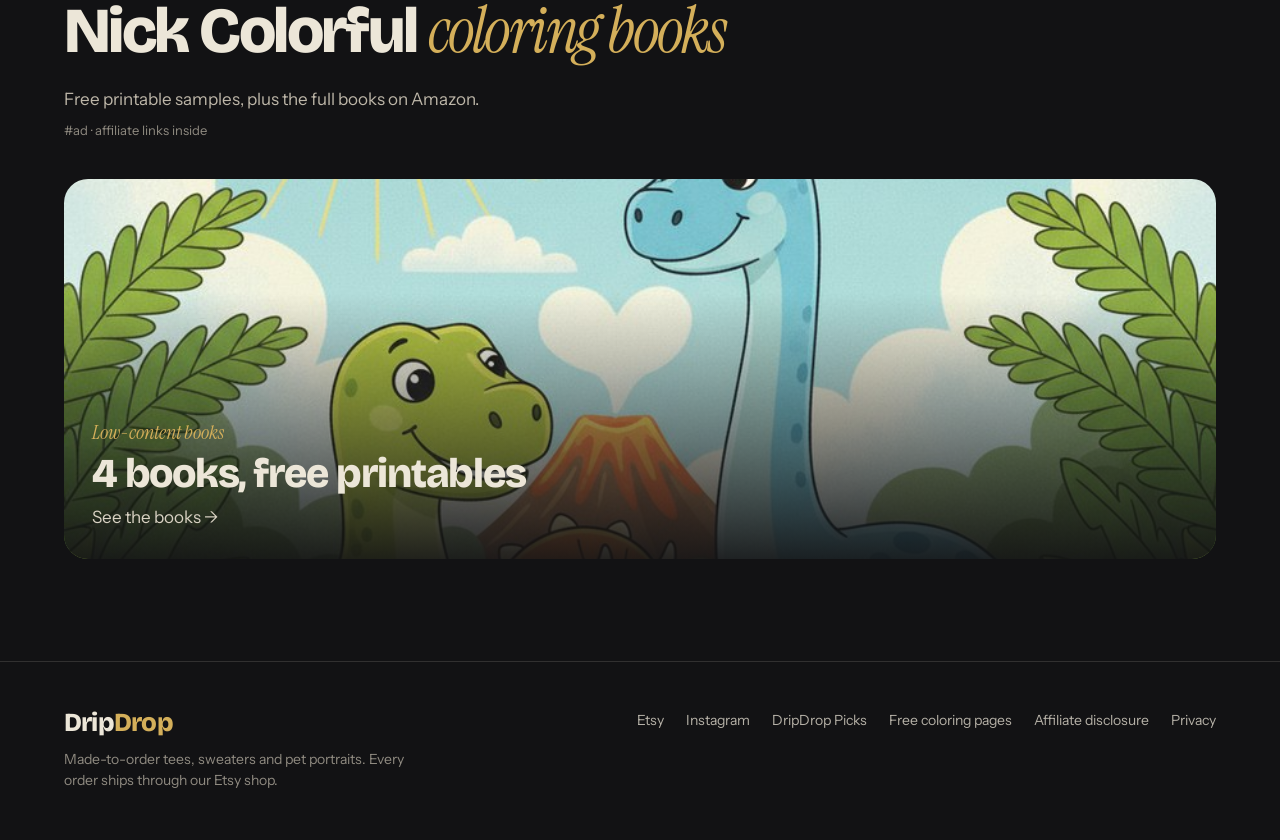
==== commit 2c9f54c1: "Books page: add Big Space and Construction Trucks as coming-soon titles Extends the free-printable e" ====
--- a/docs/index.html
+++ b/docs/index.html
@@ -294,7 +294,7 @@
     Amazon. <span class="adtag">#ad &middot; affiliate links inside</span></p></div>
   <a class="pk" href="books/index.html">
     <img src="img/books/big-dinosaur.jpg" alt="" loading="lazy">
-    <div><em>Low-content books</em><h3>2 books, free printables</h3><p>See the books &rarr;</p></div>
+    <div><em>Low-content books</em><h3>4 books, free printables</h3><p>See the books &rarr;</p></div>
   </a>
 </section>
 </main>
